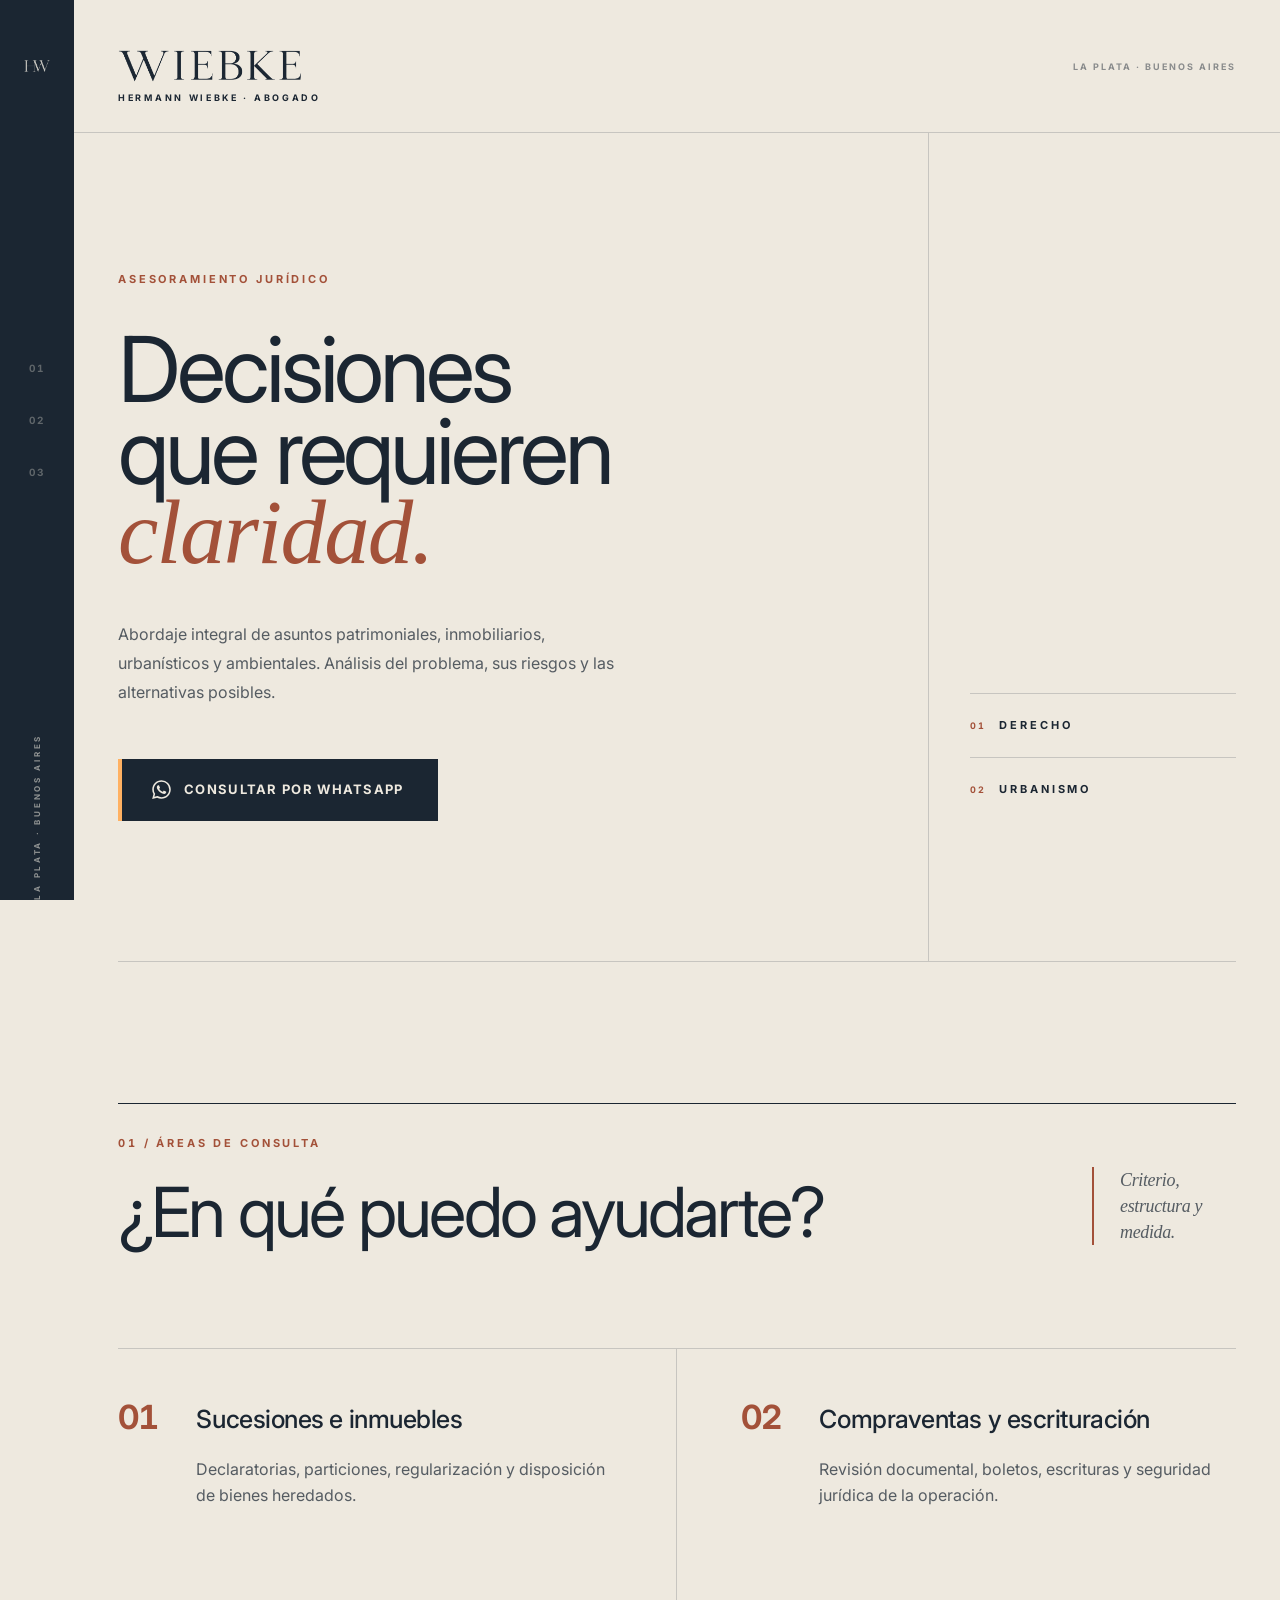
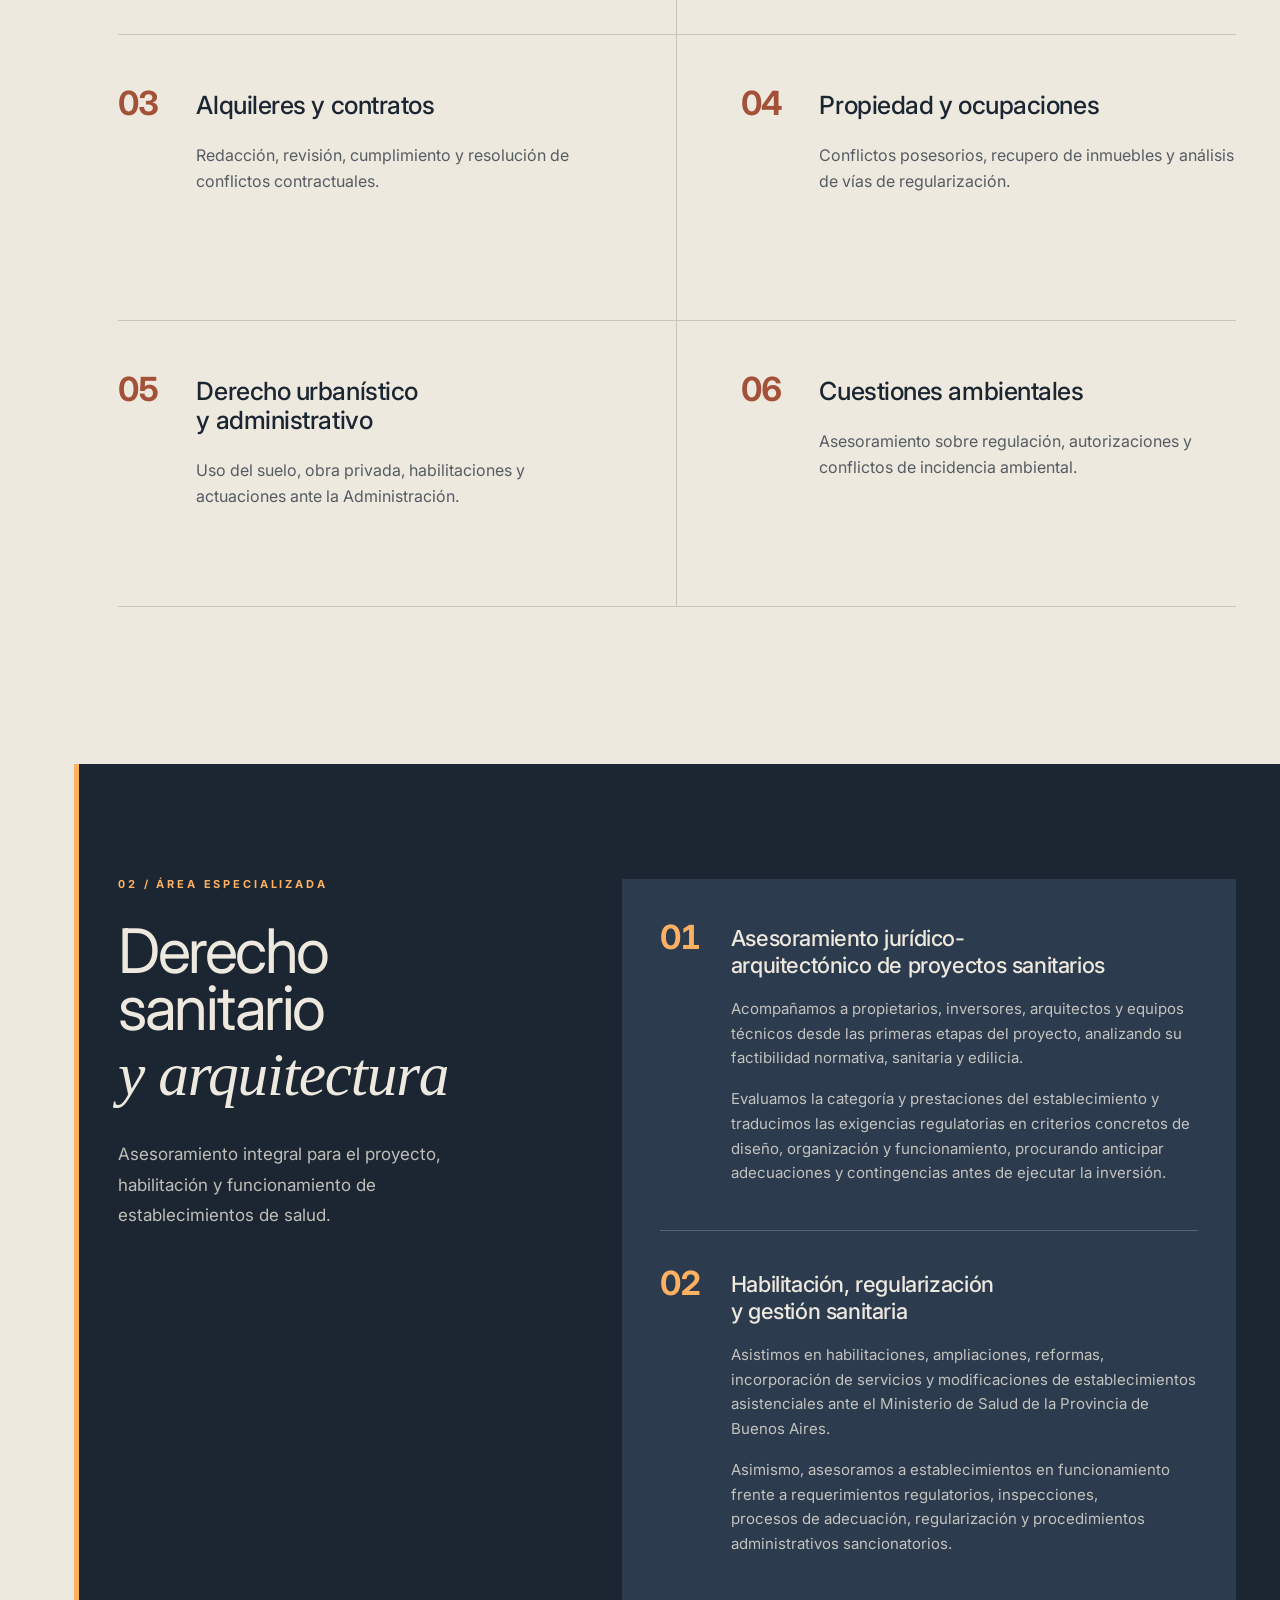
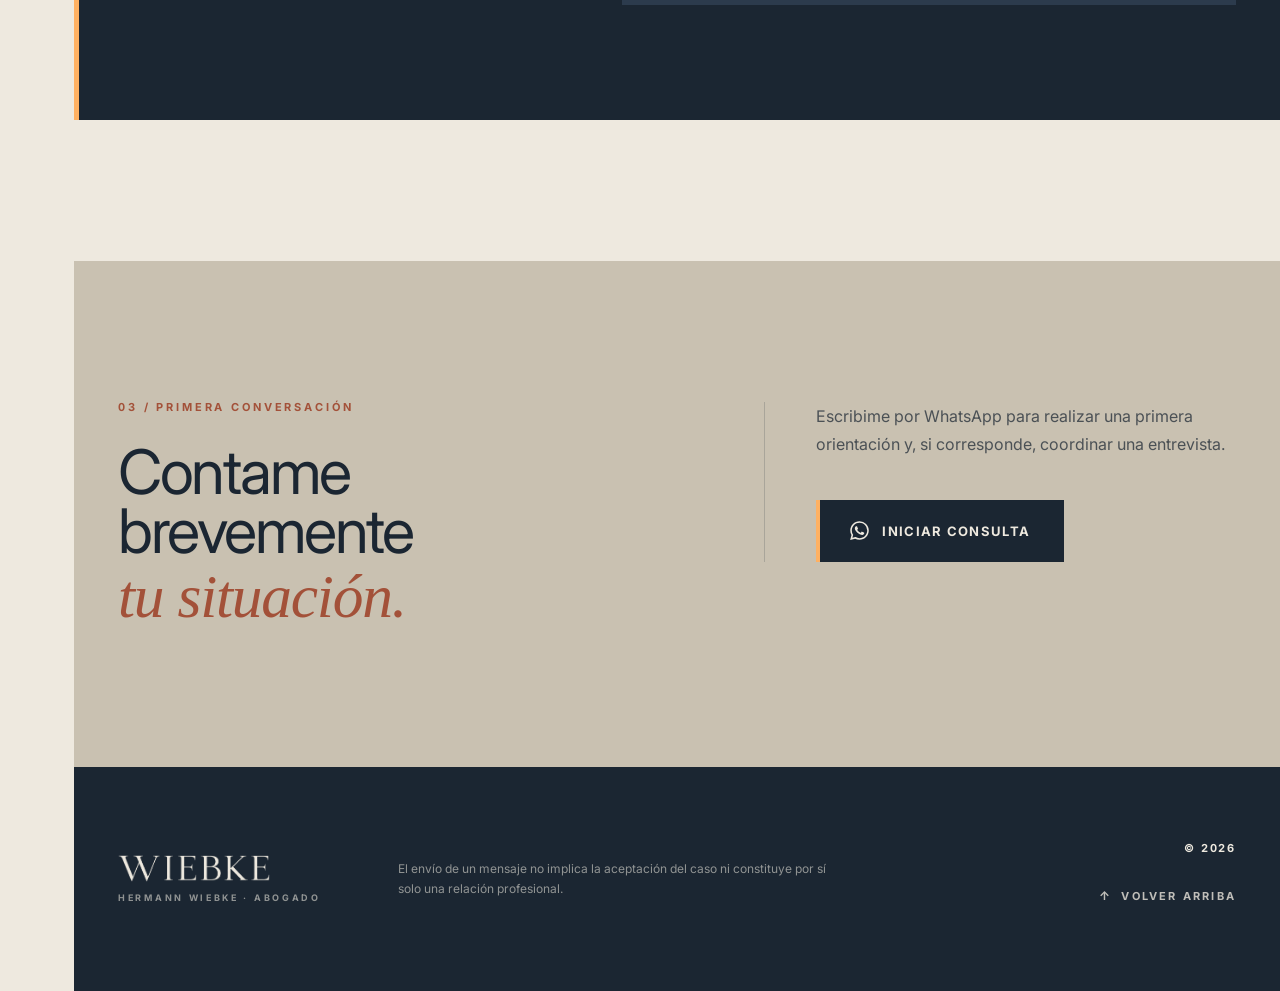
==== index.html @ 419bc603 "Sitio institucional WIEBKE Sitio de una sola página para Hermann Wiebke · Abogado, implementado sobr" ====
<!doctype html>
<html lang="es-AR">
<head>
<meta charset="utf-8">
<meta name="viewport" content="width=device-width, initial-scale=1, viewport-fit=cover">

<title>HERMANN WIEBKE — Abogado</title>
<meta name="description" content="Asesoramiento jurídico en asuntos patrimoniales, inmobiliarios, urbanísticos y ambientales en La Plata.">
<meta property="og:type" content="website">
<meta property="og:locale" content="es_AR">
<meta property="og:title" content="HERMANN WIEBKE — Abogado">
<meta property="og:description" content="Derecho, urbanismo y operaciones inmobiliarias en La Plata.">
<!-- TODO: apuntar al dominio definitivo. En producción el og:image apunta a otro host y no resuelve. -->
<meta property="og:image" content="/og.png">
<meta name="twitter:card" content="summary_large_image">
<meta name="twitter:title" content="HERMANN WIEBKE — Abogado">
<meta name="twitter:description" content="Derecho, urbanismo y operaciones inmobiliarias en La Plata.">
<meta name="twitter:image" content="/og.png">
<link rel="icon" href="/favicon.png">

<!-- Marca la presencia de JS antes del primer pintado: sin JS el contenido
     se muestra sin apariciones, nunca oculto. -->
<script>document.documentElement.classList.add('js')</script>

<link rel="preconnect" href="https://fonts.googleapis.com">
<link rel="preconnect" href="https://fonts.gstatic.com" crossorigin>
<!-- Inter variable con eje óptico: un archivo (71 KB) en lugar de tres (141 KB).
     font-optical-sizing:auto usa el corte de texto a 16 px y el de titular a 100 px. -->
<link rel="stylesheet" href="https://fonts.googleapis.com/css2?family=Inter:opsz,wght@14..32,400..700&display=swap">

<link rel="stylesheet" href="styles.css">
</head>
<body>

<!-- LOMO — índice fijo del documento (sólo escritorio) -->
<aside class="spine" aria-label="Índice del documento">
  <a class="spine-mark" href="#inicio" aria-label="Volver al inicio">
    <img src="logos/WIEBKE-monograma-HW-claro.png" alt="" aria-hidden="true" width="26" height="12">
  </a>
  <nav class="spine-index">
    <a href="#areas" data-spine="areas">01</a>
    <a href="#sanitario" data-spine="sanitario">02</a>
    <a href="#contacto" data-spine="contacto">03</a>
  </nav>
  <span class="spine-foot">La Plata · Buenos Aires</span>
  <span class="spine-progress" aria-hidden="true"></span>
</aside>

<main>

  <!-- Ancla de retorno. Va aquí, y no sobre el encabezado, porque el
       encabezado es sticky: cuando está pegado ya está a la vista, y el
       navegador entonces considera que no hay nada que desplazar y no se
       mueve. Este tramo de altura cero sí está en el origen del documento. -->
  <span id="inicio" aria-hidden="true"></span>

  <!-- 01 — ENCABEZADO -->
  <div class="masthead-bleed bleed">
    <header class="masthead page-shell">
      <a class="brand" href="#inicio" aria-label="WIEBKE — volver al inicio">
        <span class="brand-lockup">
          <img src="logos/WIEBKE-logo-principal-oscuro.png" alt="WIEBKE" width="184" height="32">
          <span>Hermann Wiebke · Abogado</span>
        </span>
      </a>
      <span class="location">La Plata · Buenos Aires</span>
    </header>
  </div>

  <!-- 02 — PORTADA -->
  <section class="hero page-shell">
    <div class="hero-copy" data-reveal>
      <p class="eyebrow" data-stagger style="--d:0ms">Asesoramiento jurídico</p>

      <!-- Acento editorial autorizado 1/4 -->
      <h1 data-stagger style="--d:90ms">Decisiones que requieren <em class="editorial">claridad.</em></h1>

      <p class="hero-text" data-stagger style="--d:180ms">Abordaje integral de asuntos patrimoniales, inmobiliarios, urbanísticos y ambientales. Análisis del problema, sus riesgos y las alternativas posibles.</p>

      <div class="hero-actions" data-stagger style="--d:260ms">
        <a class="action" data-consulta href="https://wa.me/5492216775075?text=Hola%20Hermann%2C%20quisiera%20hacerte%20una%20consulta%20jur%C3%ADdica." target="_blank" rel="noreferrer">
          <svg class="whatsapp-mark" aria-hidden="true" viewBox="0 0 24 24" fill="currentColor"><path d="M20.3 3.7A11.67 11.67 0 0 0 12.02.28C5.57.28.32 5.53.32 11.98c0 2.06.54 4.08 1.56 5.85L.22 23.9l6.21-1.63a11.7 11.7 0 0 0 5.59 1.42h.01c6.45 0 11.7-5.25 11.7-11.7 0-3.13-1.22-6.07-3.43-8.28Zm-8.27 18.01a9.72 9.72 0 0 1-4.96-1.36l-.36-.21-3.68.97.98-3.59-.23-.37a9.7 9.7 0 0 1-1.48-5.17c0-5.36 4.36-9.72 9.73-9.72 2.6 0 5.04 1.01 6.87 2.85a9.65 9.65 0 0 1 2.85 6.88c0 5.36-4.37 9.72-9.72 9.72Zm5.33-7.28c-.29-.15-1.73-.85-2-.95-.27-.1-.46-.15-.66.15-.19.29-.75.95-.92 1.14-.17.2-.34.22-.63.08-.29-.15-1.23-.45-2.34-1.45a8.8 8.8 0 0 1-1.62-2.02c-.17-.29-.02-.45.13-.59.13-.13.29-.34.44-.51.14-.17.19-.29.29-.49.1-.19.05-.36-.03-.51-.07-.15-.65-1.58-.9-2.16-.23-.57-.47-.49-.65-.5h-.56c-.2 0-.51.08-.78.37-.27.29-1.02 1-1.02 2.43 0 1.44 1.05 2.82 1.19 3.02.15.19 2.06 3.14 4.99 4.41.7.3 1.24.48 1.66.61.7.22 1.34.19 1.85.12.56-.08 1.73-.71 1.97-1.39.24-.68.24-1.26.17-1.38-.07-.12-.26-.19-.55-.34Z"/></svg>
          Consultar por WhatsApp
        </a>
      </div>
    </div>

    <!-- Columna de apoyo: puramente tipográfica, sin monograma ni planos. -->
    <div class="hero-system" data-reveal>
      <div class="hero-disciplines">
        <span><i>01</i> Derecho</span>
        <span><i>02</i> Urbanismo</span>
      </div>
    </div>
  </section>

  <!-- 03 — ÁREAS DE CONSULTA -->
  <section class="services page-shell" id="areas" aria-labelledby="services-title">
    <div class="section-heading" data-reveal>
      <div>
        <p class="eyebrow">01 / Áreas de consulta</p>
        <h2 id="services-title">¿En qué puedo ayudarte?</h2>
      </div>
      <!-- Acento editorial autorizado 2/4 -->
      <p class="section-note editorial">Criterio, estructura y medida.</p>
    </div>

    <div class="service-grid">
      <article class="service-card" data-reveal>
        <span class="service-number">01</span>
        <div>
          <h3>Sucesiones e inmuebles</h3>
          <p>Declaratorias, particiones, regularización y disposición de bienes heredados.</p>
        </div>
      </article>
      <article class="service-card" data-reveal>
        <span class="service-number">02</span>
        <div>
          <h3>Compraventas y escrituración</h3>
          <p>Revisión documental, boletos, escrituras y seguridad jurídica de la operación.</p>
        </div>
      </article>
      <article class="service-card" data-reveal>
        <span class="service-number">03</span>
        <div>
          <h3>Alquileres y contratos</h3>
          <p>Redacción, revisión, cumplimiento y resolución de conflictos contractuales.</p>
        </div>
      </article>
      <article class="service-card" data-reveal>
        <span class="service-number">04</span>
        <div>
          <h3>Propiedad y ocupaciones</h3>
          <p>Conflictos posesorios, recupero de inmuebles y análisis de vías de regularización.</p>
        </div>
      </article>
      <article class="service-card" data-reveal>
        <span class="service-number">05</span>
        <div>
          <h3>Derecho urbanístico y administrativo</h3>
          <p>Uso del suelo, obra privada, habilitaciones y actuaciones ante la Administración.</p>
        </div>
      </article>
      <article class="service-card" data-reveal>
        <span class="service-number">06</span>
        <div>
          <h3>Cuestiones ambientales</h3>
          <p>Asesoramiento sobre regulación, autorizaciones y conflictos de incidencia ambiental.</p>
        </div>
      </article>
    </div>
  </section>

  <!-- 04 — ÁREA ESPECIALIZADA · quiebre de capítulo a sangre -->
  <section class="health-band bleed" id="sanitario" aria-labelledby="health-title">
    <div class="health-practice page-shell">
      <div class="health-heading" data-reveal>
        <p class="eyebrow">02 / Área especializada</p>
        <!-- Acento editorial autorizado 3/4 -->
        <h2 id="health-title">Derecho sanitario <em class="editorial">y arquitectura</em></h2>
        <p class="health-intro">Asesoramiento integral para el proyecto, habilitación y funcionamiento de establecimientos de salud.</p>
      </div>

      <div class="health-services" data-reveal>
        <article>
          <span>01</span>
          <div>
            <h3>Asesoramiento jurídico-arquitectónico de proyectos sanitarios</h3>
            <p>Acompañamos a propietarios, inversores, arquitectos y equipos técnicos desde las primeras etapas del proyecto, analizando su factibilidad normativa, sanitaria y edilicia.</p>
            <p>Evaluamos la categoría y prestaciones del establecimiento y traducimos las exigencias regulatorias en criterios concretos de diseño, organización y funcionamiento, procurando anticipar adecuaciones y contingencias antes de ejecutar la inversión.</p>
          </div>
        </article>
        <article>
          <span>02</span>
          <div>
            <h3>Habilitación, regularización y gestión sanitaria</h3>
            <p>Asistimos en habilitaciones, ampliaciones, reformas, incorporación de servicios y modificaciones de establecimientos asistenciales ante el Ministerio de Salud de la Provincia de Buenos Aires.</p>
            <p>Asimismo, asesoramos a establecimientos en funcionamiento frente a requerimientos regulatorios, inspecciones, procesos de adecuación, regularización y procedimientos administrativos sancionatorios.</p>
          </div>
        </article>
      </div>
    </div>
  </section>

  <!-- 05 — PRIMERA CONVERSACIÓN -->
  <section class="contact-wrap bleed" id="contacto">
    <div class="contact page-shell" aria-labelledby="contact-title">
      <div data-reveal>
        <p class="eyebrow">03 / Primera conversación</p>
        <!-- Acento editorial autorizado 4/4 -->
        <h2 id="contact-title">Contame brevemente <em class="editorial">tu situación.</em></h2>
      </div>
      <div class="contact-action" data-reveal>
        <p>Escribime por WhatsApp para realizar una primera orientación y, si corresponde, coordinar una entrevista.</p>
        <a class="action" data-consulta href="https://wa.me/5492216775075?text=Hola%20Hermann%2C%20quisiera%20hacerte%20una%20consulta%20jur%C3%ADdica." target="_blank" rel="noreferrer">
          <svg class="whatsapp-mark" aria-hidden="true" viewBox="0 0 24 24" fill="currentColor"><path d="M20.3 3.7A11.67 11.67 0 0 0 12.02.28C5.57.28.32 5.53.32 11.98c0 2.06.54 4.08 1.56 5.85L.22 23.9l6.21-1.63a11.7 11.7 0 0 0 5.59 1.42h.01c6.45 0 11.7-5.25 11.7-11.7 0-3.13-1.22-6.07-3.43-8.28Zm-8.27 18.01a9.72 9.72 0 0 1-4.96-1.36l-.36-.21-3.68.97.98-3.59-.23-.37a9.7 9.7 0 0 1-1.48-5.17c0-5.36 4.36-9.72 9.73-9.72 2.6 0 5.04 1.01 6.87 2.85a9.65 9.65 0 0 1 2.85 6.88c0 5.36-4.37 9.72-9.72 9.72Zm5.33-7.28c-.29-.15-1.73-.85-2-.95-.27-.1-.46-.15-.66.15-.19.29-.75.95-.92 1.14-.17.2-.34.22-.63.08-.29-.15-1.23-.45-2.34-1.45a8.8 8.8 0 0 1-1.62-2.02c-.17-.29-.02-.45.13-.59.13-.13.29-.34.44-.51.14-.17.19-.29.29-.49.1-.19.05-.36-.03-.51-.07-.15-.65-1.58-.9-2.16-.23-.57-.47-.49-.65-.5h-.56c-.2 0-.51.08-.78.37-.27.29-1.02 1-1.02 2.43 0 1.44 1.05 2.82 1.19 3.02.15.19 2.06 3.14 4.99 4.41.7.3 1.24.48 1.66.61.7.22 1.34.19 1.85.12.56-.08 1.73-.71 1.97-1.39.24-.68.24-1.26.17-1.38-.07-.12-.26-.19-.55-.34Z"/></svg>
          Iniciar consulta
        </a>
      </div>
    </div>
  </section>

  <!-- 06 — PIE -->
  <footer>
    <div class="page-shell footer-inner">
      <a class="brand" href="#inicio" aria-label="WIEBKE — volver al inicio">
        <span class="brand-lockup">
          <img src="logos/WIEBKE-logo-principal-claro.png" alt="WIEBKE" width="152" height="27">
          <span>Hermann Wiebke · Abogado</span>
        </span>
      </a>
      <p>El envío de un mensaje no implica la aceptación del caso ni constituye por sí solo una relación profesional.</p>
      <div class="footer-end">
        <span class="footer-year">© 2026</span>
        <a class="to-top" href="#inicio"><span aria-hidden="true">↑</span> Volver arriba</a>
      </div>
    </div>
  </footer>

  <a class="action mobile-whatsapp" id="cta-fija" href="https://wa.me/5492216775075?text=Hola%20Hermann%2C%20quisiera%20hacerte%20una%20consulta%20jur%C3%ADdica." target="_blank" rel="noreferrer" aria-label="Consultar por WhatsApp">
    <svg class="whatsapp-mark" aria-hidden="true" viewBox="0 0 24 24" fill="currentColor"><path d="M20.3 3.7A11.67 11.67 0 0 0 12.02.28C5.57.28.32 5.53.32 11.98c0 2.06.54 4.08 1.56 5.85L.22 23.9l6.21-1.63a11.7 11.7 0 0 0 5.59 1.42h.01c6.45 0 11.7-5.25 11.7-11.7 0-3.13-1.22-6.07-3.43-8.28Zm-8.27 18.01a9.72 9.72 0 0 1-4.96-1.36l-.36-.21-3.68.97.98-3.59-.23-.37a9.7 9.7 0 0 1-1.48-5.17c0-5.36 4.36-9.72 9.73-9.72 2.6 0 5.04 1.01 6.87 2.85a9.65 9.65 0 0 1 2.85 6.88c0 5.36-4.37 9.72-9.72 9.72Zm5.33-7.28c-.29-.15-1.73-.85-2-.95-.27-.1-.46-.15-.66.15-.19.29-.75.95-.92 1.14-.17.2-.34.22-.63.08-.29-.15-1.23-.45-2.34-1.45a8.8 8.8 0 0 1-1.62-2.02c-.17-.29-.02-.45.13-.59.13-.13.29-.34.44-.51.14-.17.19-.29.29-.49.1-.19.05-.36-.03-.51-.07-.15-.65-1.58-.9-2.16-.23-.57-.47-.49-.65-.5h-.56c-.2 0-.51.08-.78.37-.27.29-1.02 1-1.02 2.43 0 1.44 1.05 2.82 1.19 3.02.15.19 2.06 3.14 4.99 4.41.7.3 1.24.48 1.66.61.7.22 1.34.19 1.85.12.56-.08 1.73-.71 1.97-1.39.24-.68.24-1.26.17-1.38-.07-.12-.26-.19-.55-.34Z"/></svg>
    Consultar por WhatsApp
  </a>

</main>

<script>
(function () {
  var reduce = window.matchMedia('(prefers-reduced-motion: reduce)').matches;
  var soporta = 'IntersectionObserver' in window;

  /* --- Apariciones al entrar en pantalla ------------------------------- */
  var piezas = document.querySelectorAll('[data-reveal]');
  if (reduce || !soporta) {
    piezas.forEach(function (el) { el.classList.add('is-in'); });
  } else {
    var obsReveal = new IntersectionObserver(function (entradas) {
      entradas.forEach(function (e) {
        if (!e.isIntersecting) return;
        e.target.classList.add('is-in');
        obsReveal.unobserve(e.target);   /* se revela una sola vez */
      });
    }, { rootMargin: '0px 0px -12% 0px', threshold: 0.12 });
    piezas.forEach(function (el) { obsReveal.observe(el); });
  }

  /* --- Botón fijo: sólo cuando no hay otro botón de consulta a la vista.
         Evita mostrar la misma acción dos veces en la misma pantalla. --- */
  var fija = document.getElementById('cta-fija');
  var inline = document.querySelectorAll('[data-consulta]');
  if (fija && inline.length && soporta) {
    var visibles = new Set();
    var obsCta = new IntersectionObserver(function (entradas) {
      entradas.forEach(function (e) {
        if (e.isIntersecting) visibles.add(e.target); else visibles.delete(e.target);
      });
      fija.classList.toggle('is-visible', visibles.size === 0);
    }, { threshold: 0 });
    inline.forEach(function (el) { obsCta.observe(el); });
  } else if (fija) {
    fija.classList.add('is-visible');
  }


  /* --- Regreso a la portada -------------------------------------------
     El href="#inicio" queda como respaldo sin JS, pero se intercepta: si el
     fragmento ya es #inicio, el navegador considera que no hay nada que
     hacer y el segundo clic no responde. Desplazando a mano funciona
     siempre, y además no deja el fragmento colgado en la barra. */
  var retornos = document.querySelectorAll('a[href="#inicio"]');
  retornos.forEach(function (a) {
    a.addEventListener('click', function (e) {
      e.preventDefault();
      window.scrollTo({ top: 0, behavior: reduce ? 'auto' : 'smooth' });
      if (window.history && history.replaceState) {
        history.replaceState(null, '', location.pathname + location.search);
      }
    });
  });

  /* --- Encabezado condensado + posición de lectura + índice activo.
         Un único listener de scroll, servido por rAF: el trabajo se hace
         una vez por cuadro, no una vez por evento. --------------------- */
  var membrete = document.querySelector('.masthead-bleed');
  var filamento = document.querySelector('.spine-progress');
  var enlaces = [].slice.call(document.querySelectorAll('[data-spine]'));
  var secciones = enlaces.map(function (a) {
    return document.getElementById(a.getAttribute('data-spine'));
  });
  var pendiente = false;
  var condensado = false;

  function pintar() {
    pendiente = false;
    var y = window.scrollY;

    /* Histéresis: dos umbrales separados por más que los 54 px que el
       encabezado pierde al condensarse, para que el reacomodo no pueda
       devolvernos al otro lado del umbral y entrar en bucle. */
    if (membrete) {
      if (!condensado && y > 140) { condensado = true; membrete.classList.add('is-condensed'); }
      else if (condensado && y < 60) { condensado = false; membrete.classList.remove('is-condensed'); }
    }

    if (filamento) {
      var total = document.documentElement.scrollHeight - window.innerHeight;
      var p = total > 0 ? Math.min(1, Math.max(0, y / total)) : 0;
      filamento.style.setProperty('--p', (p * 100).toFixed(2) + '%');
    }

    /* Sección activa: la última cuyo inicio ya cruzó el tercio superior. */
    if (enlaces.length) {
      var activa = -1, umbral = y + window.innerHeight * 0.34;
      for (var i = 0; i < secciones.length; i++) {
        if (secciones[i] && secciones[i].offsetTop <= umbral) activa = i;
      }
      enlaces.forEach(function (a, i) {
        if (i === activa) a.setAttribute('aria-current', 'true');
        else a.removeAttribute('aria-current');
      });
    }
  }

  function alDesplazar() {
    if (pendiente) return;
    pendiente = true;
    requestAnimationFrame(pintar);
  }

  window.addEventListener('scroll', alDesplazar, { passive: true });
  window.addEventListener('resize', alDesplazar, { passive: true });
  pintar();
})();
</script>
</body>
</html>
---- styles.css ----
/* ==========================================================================
   WIEBKE — Sistema visual
   Hermann Wiebke · Abogado — Derecho / Urbanismo
   Implementación del Brief v1.0 (Septiembre 2026)

   REGLAS NO NEGOCIABLES
   1. Paleta cerrada: sólo los seis colores del manual (y alfas de ellos).
      Prohibido: verdes, dorados, degradados, sombras ornamentales.
   2. Times New Roman Italic SÓLO en las cuatro expresiones autorizadas,
      marcadas con .editorial en el HTML.
   3. La jerarquía la construyen el vacío y la proporción, no el adorno.

   TESIS DE COMPOSICIÓN
   El sitio no es una pila de bandas: es un documento encuadernado. Un lomo
   Abyssal fijo en el canto izquierdo sostiene la marca, el índice y la
   posición de lectura. La página se despliega a su derecha. Toda la
   jerarquía se construye con tres materiales: el filete, el número y el
   vacío. No hay un cuarto.
   ========================================================================== */

:root{
  /* ---- Paleta cromática (06 / IDENTIDAD VISUAL) ------------------------ */
  --palladian:       #EEE9DF;  /* Fondo principal y aire editorial          */
  --oatmeal:         #C9C1B1;  /* Planos secundarios y sección de contacto  */
  --blue-fantastic:  #2C3B4D;  /* Superficies institucionales / hover       */
  --abyssal:         #1B2632;  /* Texto, botones, área sanitaria y pie      */
  --truffle:         #A35139;  /* Cursivas editoriales, antetítulos, nº     */
  --burning-flame:   #FFB162;  /* Acento mínimo sobre fondos oscuros        */

  /* ---- Derivados: exclusivamente alfa sobre los seis anteriores -------- */
  --ink:             var(--abyssal);
  --ink-soft:        #1B2632B8;  /* Abyssal 72% — texto corrido sobre claro */
  --ink-faint:       #1B26327A;  /* Abyssal 48% — metadatos                 */
  --rule:            #1B26322E;  /* Abyssal 18% — filete sobre claro (brief)*/
  --rule-dark:       #EEE9DF3D;  /* Palladian 24% — filete sobre oscuro     */
  --paper-soft:      #EEE9DFC7;  /* Palladian 78% — texto sobre oscuro      */
  --paper-faint:     #EEE9DF8F;  /* Palladian 56% — metadatos sobre oscuro  */
  --paper-ghost:     #EEE9DF54;  /* Palladian 33% — índice inactivo         */

  /* ---- Familias -------------------------------------------------------
     DECISIÓN TOMADA: Inter.
     El brief pedía Helvetica Neue, que en Windows degrada a Arial y en
     Android a Roboto: la página se veía distinta en cada equipo y en la
     mayoría de ellos, mal. Inter se carga explícitamente, así que todo el
     público ve exactamente la misma composición.

     Se sirve como fuente VARIABLE con eje óptico (opsz 14–32):
       · un archivo de 71 KB en lugar de tres de 47 KB (–70 KB);
       · font-optical-sizing:auto aplica el corte de texto en el cuerpo de
         16 px y el corte de titular en la portada de 100 px, sin que haya
         que declarar nada por elemento.

     Para sustituirla por una licenciada (Neue Haas Grotesk, Söhne) basta
     cambiar el primer nombre de esta lista y su carga en el HTML: ninguna
     otra regla del sistema depende del nombre.
     --------------------------------------------------------------------- */
  --font-sans: "Inter", "Helvetica Neue", Helvetica, Arial, sans-serif;
  --font-copy: "Inter", "Inter Fallback", "Helvetica Neue", Helvetica, Arial, sans-serif;
  --font-editorial: "Times New Roman", Times, serif;

  /* ---- Escala tipográfica --------------------------------------------- */
  --fs-display:  clamp(3.25rem, 7.1vw, 6.25rem);   /*  52 → 100 px (brief)  */
  --fs-section:  clamp(3.00rem, 5.4vw, 4.75rem);   /*  48 →  76 px          */
  --fs-feature:  clamp(3.00rem, 4.8vw, 4.3125rem); /*  48 →  69 px          */
  --fs-title:    clamp(1.4375rem, 1.15rem + .55vw, 1.5625rem); /* 23 → 25 px */
  --fs-numeral:  clamp(1.75rem, 2.6vw, 2.75rem);   /*  28 →  44 px          */
  --fs-body:     1rem;        /* 16 px — texto general (brief)             */
  --fs-lede:     1.0625rem;   /* 17 px — bajadas                           */
  --fs-meta:     0.75rem;     /* 12 px — aclaraciones legales              */
  --fs-eyebrow:  0.6875rem;   /* 11 px — versales; nunca por debajo        */

  /* ---- Interlineados (brief: 1.65 – 1.8 en texto corrido) ------------- */
  --lh-display: 0.90;
  --lh-title:   1.16;
  --lh-body:    1.75;
  --lh-dense:   1.65;

  /* ---- Tracking: curva óptica ----------------------------------------- */
  --track-display: -0.045em;
  --track-section: -0.04em;
  --track-title:   -0.018em;
  --track-eyebrow:  0.26em;   /* versales amplias (brief)                  */

  /* ---- Retícula y ritmo vertical -------------------------------------- */
  --shell: 1180px;                          /* ancho máximo (brief)        */
  --gutter: clamp(22px, 5vw, 44px);
  --spine: 0px;                             /* se activa en escritorio     */
  --head:  132px;                           /* alto del encabezado         */
  --head-min: 78px;                         /* alto condensado             */
  --band:       clamp(104px, 11vw, 184px);
  --band-tight: clamp(76px,  8vw, 124px);

  /* ---- Movimiento: una sola curva, una sola duración ------------------- */
  --ease: cubic-bezier(.22,.61,.36,1);
  --dur:  .8s;
}

/* ==========================================================================
   BASE
   ========================================================================== */

/* Reserva con métricas igualadas a Inter, SÓLO para texto corrido.
   Mientras Inter viaja por la red el navegador compone con Arial, que ocupa
   un 5–6 % menos en párrafos: al llegar la fuente, el texto se reacomoda.
   El 105,18 % está medido contra Inter y deja esa diferencia en 0,3 %.

   No se aplica a titulares, antetítulos ni botones. En ellos el ancho lo
   domina el letter-spacing (−0,045 em en display, +0,26 em en versales), que
   se calcula sobre el cuerpo declarado y no sobre el escalado: con Arial
   crudo ya quedan dentro del ±2 %, y escalarlos los empeora — medido, el
   ajuste global llegaba a partir en dos líneas un h2 que sin ajuste no se
   partía. Cada familia de texto recibe el tratamiento que le corresponde. */
@font-face{
  font-family:"Inter Fallback";
  src:local("Arial");
  size-adjust:105.18%;
  ascent-override:92.13%;
  descent-override:22.91%;
  line-gap-override:0%;
}

*, *::before, *::after{ box-sizing:border-box; }

html{ scroll-behavior:smooth; -webkit-text-size-adjust:100%; }

body{
  margin:0;
  background:var(--palladian);
  color:var(--ink);
  font-family:var(--font-sans);
  font-size:var(--fs-body);
  line-height:var(--lh-body);
  font-synthesis-weight:none;
  font-kerning:normal;
  font-optical-sizing:auto;
  text-rendering:optimizeLegibility;
  -webkit-font-smoothing:antialiased;
  -moz-osx-font-smoothing:grayscale;
}

main{
  margin-left:var(--spine);   /* la página se despliega a la derecha del lomo */
  overflow-x:clip;
}

h1,h2,h3,p{ margin:0; }

/* Sólo el texto corrido usa la reserva con métricas igualadas. Titulares,
   antetítulos y botones se quedan con la cadena sin escalar: su ancho lo
   manda el letter-spacing, no el ancho de los glifos. */
p{ font-family:var(--font-copy); }
a{ color:inherit; text-decoration:none; -webkit-tap-highlight-color:transparent; }
img{ display:block; max-width:100%; height:auto; }
::selection{ background:var(--truffle); color:var(--palladian); }

.page-shell{
  width:min(var(--shell), 100% - (var(--gutter) * 2));
  margin-inline:auto;
}
.bleed{ width:100%; }

/* ==========================================================================
   LOMO — índice fijo del documento
   Superficie Abyssal, texto Palladian, marcador y posición en Burning Flame:
   el acento mínimo sobre fondo oscuro que pide el manual. Es el elemento que
   convierte la página en un documento con estructura declarada.
   Sólo existe en escritorio; en celular la pantalla no lo admite.
   ========================================================================== */

.spine{ display:none; }

@media (min-width:1080px){
  :root{ --spine:74px; }

  .spine{
    position:fixed;
    inset:0 auto 0 0;
    z-index:50;
    width:var(--spine);
    display:grid;
    grid-template-rows:var(--head) 1fr auto;
    align-items:center;
    justify-items:center;
    background:var(--abyssal);
    color:var(--palladian);
  }

  /* Monograma HW a escala de identificación, nunca de figura decorativa.
     Es además el regreso a la portada: en un impreso, la marca del lomo
     devuelve a la cubierta. No hace falta un botón flotante para eso. */
  .spine-mark{
    display:flex;
    align-items:center;
    justify-content:center;
    /* El monograma mide 12 px de alto: el relleno lleva el área de clic a
       44 px, el mínimo razonable para un objetivo señalable. */
    min-width:44px;
    min-height:44px;
    padding:16px 10px;
    opacity:.82;
    transition:opacity .3s var(--ease);
  }
  .spine-mark:hover{ opacity:1; }
  .spine-mark:focus-visible{
    outline:2px solid var(--burning-flame);
    outline-offset:2px;
  }
  .spine-mark img{ width:26px; }

  .spine-index{
    display:flex;
    flex-direction:column;
    align-items:center;
    gap:34px;
  }
  .spine-index a{
    display:block;
    padding:4px 6px;
    font-size:0.625rem;              /* 10 px */
    font-weight:700;
    line-height:1;
    letter-spacing:0.16em;
    color:var(--paper-ghost);
    font-variant-numeric:tabular-nums;
    transition:color .3s var(--ease);
  }
  .spine-index a:hover{ color:var(--paper-soft); }
  .spine-index a[aria-current="true"]{ color:var(--burning-flame); }
  .spine-index a:focus-visible{
    outline:2px solid var(--burning-flame);
    outline-offset:2px;
  }

  /* Ubicación girada al pie del lomo: dato institucional permanente. */
  .spine-foot{
    writing-mode:vertical-rl;
    transform:rotate(180deg);
    padding-bottom:26px;
    font-size:0.5rem;                /* 8 px, en vertical y muy espaciado */
    font-weight:700;
    letter-spacing:0.34em;
    text-transform:uppercase;
    color:var(--paper-faint);
  }

  /* Filamento de posición de lectura sobre el canto derecho del lomo. */
  .spine-progress{
    position:absolute;
    top:0; right:0;
    width:2px;
    height:var(--p, 0%);
    background:var(--burning-flame);
  }
}

/* ==========================================================================
   APARICIONES
   Sólo opacidad y desplazamiento. Sin escalas, sin rebotes. Se activan con
   JS presente (.js); sin JS el contenido se muestra directamente.
   ========================================================================== */

.js [data-reveal]{
  opacity:0;
  transform:translateY(16px);
  transition:opacity var(--dur) var(--ease), transform var(--dur) var(--ease);
}
.js [data-reveal].is-in{ opacity:1; transform:none; }
.js [data-reveal].is-in [data-stagger]{ transition-delay:var(--d, 0ms); }

/* ==========================================================================
   ACENTO EDITORIAL — Times New Roman Italic
   Cuatro apariciones autorizadas en todo el sitio:
   «claridad.» · «Criterio, estructura y medida.» · «y arquitectura»
   · «tu situación.»
   ========================================================================== */

.editorial{
  font-family:var(--font-editorial);
  font-style:italic;
  font-weight:400;
  letter-spacing:-0.02em;
}
h1 > .editorial,
h2 > .editorial{ display:block; }
h1 > .editorial{ color:var(--truffle); }

/* ==========================================================================
   ANTETÍTULOS — versales, peso 700, espaciado amplio
   ========================================================================== */

.eyebrow{
  margin:0;
  font-size:var(--fs-eyebrow);
  font-weight:700;
  line-height:1;
  letter-spacing:var(--track-eyebrow);
  text-transform:uppercase;
  color:var(--truffle);
  font-variant-numeric:tabular-nums;
}

/* ==========================================================================
   BOTONES — rectangulares, sin redondeo, Abyssal + acento vertical Flame
   ========================================================================== */

.action{
  position:relative;
  display:inline-flex;
  align-items:center;
  gap:13px;
  min-height:62px;
  padding:0 34px;
  background:var(--abyssal);
  color:var(--palladian);
  border:0;
  border-radius:0;
  font-size:0.8125rem;
  font-weight:700;
  letter-spacing:0.1em;
  text-transform:uppercase;
  transition:background .28s var(--ease);
}
.action::before{
  content:"";
  position:absolute;
  inset:0 auto 0 0;
  width:4px;
  background:var(--burning-flame);
  transition:width .28s var(--ease);
}
.action:hover{ background:var(--blue-fantastic); }
.action:hover::before{ width:8px; }

.action:focus-visible,
.brand:focus-visible{
  outline:3px solid var(--burning-flame);
  outline-offset:4px;
}
.whatsapp-mark{ flex:none; width:19px; height:19px; }

/* ==========================================================================
   01 — ENCABEZADO
   Se condensa al iniciar la lectura: 132 → 78 px. La marca deja de ser
   portada y pasa a ser membrete, sin desaparecer nunca.
   ========================================================================== */

.masthead-bleed{
  position:sticky;
  top:0;
  z-index:30;
  background:var(--palladian);
  border-bottom:1px solid var(--rule);
}

/* El encabezado pierde 54 px de FLUJO al condensarse, así que todo lo que
   hay debajo sube. El anclaje de scroll de Chrome compensa ese salto bajando
   scrollY 54 px — que cruza el umbral hacia abajo, expande el encabezado,
   devuelve el contenido a su sitio y vuelve a condensar: un ciclo por cuadro,
   que se percibe como si la página se congelara.
   Se corta por los dos lados: aquí desactivando el anclaje, y en el script
   con histéresis (condensa a 140 px, suelta a 60 px), de modo que el salto
   de 54 px no pueda cruzar nunca los dos umbrales. */
html{ overflow-anchor:none; }

.masthead{
  display:flex;
  align-items:center;
  justify-content:space-between;
  gap:32px;
  height:var(--head);
  transition:height .4s var(--ease);
}
.masthead-bleed.is-condensed .masthead{ height:var(--head-min); }

.brand{ display:inline-flex; }
.brand-lockup{
  display:flex;
  flex-direction:column;
  align-items:flex-start;
  gap:11px;
}
.brand-lockup img{ width:184px; }

.brand-lockup > span{
  font-size:0.5625rem;
  font-weight:700;
  line-height:1;
  letter-spacing:0.3em;
  text-transform:uppercase;
}

/* CONDENSADO SIN REFLUJO POR CUADRO
   La versión anterior animaba tres propiedades que recalculan la
   maquetación en cada cuadro: la altura del encabezado, el ancho del logo y
   la altura máxima de la firma. Sobre un elemento sticky eso es trabajo de
   layout sesenta veces por segundo, y se percibe como tirones justo en el
   punto donde cambia el logo.

   Ahora sólo la altura del encabezado toca la maquetación. El logo se
   reduce con transform (184 → 132 px equivale a escala 0,717), que resuelve
   el compositor, y la firma se saca del flujo con posición absoluta para
   que su desaparición no empuje nada: se va sólo con opacidad. */
.masthead .brand-lockup{
  position:relative;
  display:block;
}
.masthead .brand-lockup img{
  transform-origin:left center;
  transition:transform .4s var(--ease);
}
.masthead-bleed.is-condensed .brand-lockup img{ transform:scale(.717); }

/* La firma secundaria se retira al condensar: el logo ya identifica. */
.masthead .brand-lockup > span{
  position:absolute;
  left:0;
  top:calc(100% + 11px);
  white-space:nowrap;
  opacity:1;
  transition:opacity .3s var(--ease);
}
.masthead-bleed.is-condensed .brand-lockup > span{ opacity:0; }

.location{
  font-size:0.5625rem;
  font-weight:700;
  line-height:1;
  letter-spacing:0.22em;
  text-transform:uppercase;
  color:var(--ink-faint);
}

/* ==========================================================================
   02 — PORTADA
   Página completa. La columna derecha queda deliberadamente vacía: el vacío
   sostiene el titular. Las disciplinas se apoyan en el pie de la portada.
   ========================================================================== */

.hero{
  display:grid;
  grid-template-columns:minmax(0,1fr) minmax(220px,0.38fr);
  min-height:calc(100svh - var(--head));
  border-bottom:1px solid var(--rule);
}

.hero-copy{
  display:flex;
  flex-direction:column;
  justify-content:center;
  padding:var(--band) clamp(40px,5vw,84px) var(--band) 0;
}

h1{
  margin:44px 0 0;
  max-width:13ch;
  font-size:var(--fs-display);
  font-weight:400;
  line-height:var(--lh-display);
  letter-spacing:var(--track-display);
  text-wrap:balance;
}

.hero-text{
  max-width:50ch;
  margin:46px 0 52px;
  color:var(--ink-soft);
  line-height:1.8;
  text-wrap:pretty;
}
.hero-actions{ display:flex; }

/* Columna de apoyo: filete vertical a altura completa, disciplinas al pie.
   Puramente tipográfica — sin monograma, planos ni bloques decorativos. */
.hero-system{
  display:flex;
  flex-direction:column;
  justify-content:flex-end;
  border-left:1px solid var(--rule);
  padding:var(--band) 0 var(--band) clamp(28px,3.2vw,52px);
}
.hero-disciplines{
  display:flex;
  flex-direction:column;
  font-size:0.6875rem;
  font-weight:700;
  line-height:1;
  letter-spacing:0.26em;
  text-transform:uppercase;
  border-top:1px solid var(--rule);
}
.hero-disciplines span{
  padding:26px 0;
  display:flex;
  align-items:baseline;
  gap:14px;
}
.hero-disciplines span + span{ border-top:1px solid var(--rule); }
.hero-disciplines i{
  font-style:normal;
  color:var(--truffle);
  font-size:0.5625rem;
  letter-spacing:0.18em;
  font-variant-numeric:tabular-nums;
}

/* ==========================================================================
   03 — ÁREAS DE CONSULTA
   La numeración pasa a escala de titular. Es el único elemento gráfico del
   sistema y no se añadió nada para conseguirlo: era un dato que ya estaba en
   la página, dicho en 11 px. Dicho en 44 px, ordena toda la grilla.
   ========================================================================== */

.services{ padding:var(--band) 0 calc(var(--band) + 16px); }

.section-heading{
  display:grid;
  grid-template-columns:1fr auto;
  align-items:start;
  gap:0 clamp(28px,3vw,52px);
  padding-top:34px;
  margin-bottom:var(--band-tight);
  border-top:1px solid var(--ink);   /* filete de apertura, peso pleno */
}
.section-heading .eyebrow{ margin-bottom:30px; }

h2{
  max-width:17ch;
  font-size:var(--fs-section);
  font-weight:400;
  line-height:0.96;
  letter-spacing:var(--track-section);
  text-wrap:balance;
}

.section-note{
  align-self:end;
  padding-left:26px;
  border-left:2px solid var(--truffle);
  color:var(--ink-soft);
  font-size:1.125rem;
  line-height:1.45;
  max-width:16ch;
}

.service-grid{
  display:grid;
  grid-template-columns:repeat(2, minmax(0,1fr));
  border-top:1px solid var(--rule);
}

.service-card{
  position:relative;
  display:grid;
  grid-template-columns:auto 1fr;
  gap:clamp(28px,3vw,44px);
  min-height:286px;
  padding:56px 0 60px;
  border-bottom:1px solid var(--rule);
}
.service-card:nth-child(odd){
  border-right:1px solid var(--rule);
  padding-right:clamp(40px, 5vw, 72px);
}
.service-card:nth-child(even){ padding-left:clamp(40px, 5vw, 72px); }

/* El filete superior se pinta a peso pleno al pasar el cursor: la ficha se
   señala dentro de la retícula, sin sombras ni desplazamientos. */
.service-card::after{
  content:"";
  position:absolute;
  top:-1px; left:0;
  width:0; height:1px;
  background:var(--truffle);
  transition:width .55s var(--ease);
}
.service-card:hover::after{ width:100%; }

.service-number{
  font-size:var(--fs-numeral);
  font-weight:700;
  line-height:0.78;              /* alinea ópticamente con la altura de x */
  letter-spacing:-0.03em;
  color:var(--truffle);
  font-variant-numeric:tabular-nums;
  transition:color .3s var(--ease);
}
.service-card:hover .service-number{ color:var(--abyssal); }

.service-card h3{
  margin-bottom:22px;
  max-width:22ch;
  font-size:var(--fs-title);
  font-weight:500;
  line-height:var(--lh-title);
  letter-spacing:var(--track-title);
  text-wrap:balance;
}
.service-card p{
  max-width:46ch;
  color:var(--ink-soft);
  line-height:var(--lh-dense);
  text-wrap:pretty;
}

/* ==========================================================================
   04 — ÁREA ESPECIALIZADA · Derecho sanitario y arquitectura
   Quiebre de capítulo a sangre. El título permanece fijo mientras las dos
   líneas de servicio pasan por delante: el lector nunca pierde de vista en
   qué capítulo está.

   Fondo Abyssal · textos Palladian · acento y numeración Burning Flame ·
   plano secundario Blue Fantastic.
   ========================================================================== */

.health-band{
  position:relative;
  background:var(--abyssal);
  color:var(--palladian);
  margin-bottom:var(--band);
}
/* Acento lateral como barra posicionada: un border-left descontaría ancho a
   la banda y descentraría su retícula interior respecto del resto. */
.health-band::before{
  content:"";
  position:absolute;
  inset:0 auto 0 0;
  width:5px;
  background:var(--burning-flame);
}

.health-practice{
  display:grid;
  grid-template-columns:minmax(0,0.82fr) minmax(0,1.18fr);
  gap:clamp(48px, 6vw, 100px);
  padding:clamp(88px, 9vw, 152px) 0;
  align-items:start;
}

.health-heading{
  position:sticky;
  top:calc(var(--head-min) + 56px);
}
.health-heading .eyebrow{ color:var(--burning-flame); margin-bottom:32px; }
.health-heading h2{
  margin-bottom:36px;
  max-width:11ch;
  font-size:var(--fs-feature);
  line-height:0.93;
  letter-spacing:-0.04em;
}
.health-heading h2 > .editorial{ color:var(--palladian); margin-top:10px; }
.health-intro{
  max-width:36ch;
  color:var(--paper-soft);
  font-size:var(--fs-lede);
  line-height:1.8;
  text-wrap:pretty;
}

/* Plano secundario Blue Fantastic: panel que ordena las líneas de servicio.
   Bloque geométrico admitido porque organiza información. */
.health-services{
  padding:clamp(32px, 3vw, 52px) clamp(32px, 3vw, 54px);
  background:var(--blue-fantastic);
}
.health-services article{
  display:grid;
  grid-template-columns:auto 1fr;
  gap:clamp(24px,2.4vw,36px);
  padding:40px 0 44px;
}
.health-services article:first-child{ padding-top:8px; }
.health-services article + article{ border-top:1px solid var(--rule-dark); }
.health-services article:last-child{ padding-bottom:10px; }

.health-services article > span{
  font-size:var(--fs-numeral);
  font-weight:700;
  line-height:0.78;
  letter-spacing:-0.03em;
  color:var(--burning-flame);
  font-variant-numeric:tabular-nums;
}
.health-services h3{
  margin-bottom:18px;
  max-width:30ch;
  font-size:1.375rem;
  font-weight:500;
  line-height:1.22;
  letter-spacing:var(--track-title);
  text-wrap:balance;
}
.health-services p{
  max-width:52ch;
  color:var(--paper-soft);
  font-size:0.9375rem;
  line-height:var(--lh-dense);
  text-wrap:pretty;
}
.health-services p + p{ margin-top:16px; }

/* ==========================================================================
   05 — PRIMERA CONVERSACIÓN
   ========================================================================== */

.contact-wrap{ background:var(--oatmeal); }

.contact{
  display:grid;
  grid-template-columns:minmax(0,1fr) minmax(300px,0.8fr);
  align-items:start;
  gap:0 clamp(40px, 4.4vw, 76px);
  padding:var(--band) 0;
}
/* Sin filete de apertura: el cambio de Palladian a Oatmeal ya construye el
   límite de sección. Sumar una línea repetiría el mismo dato. */
.contact .eyebrow{ margin-bottom:30px; }
.contact h2{ font-size:var(--fs-feature); max-width:13ch; }
.contact h2 > .editorial{ color:var(--truffle); margin-top:6px; }

.contact-action{
  padding-left:clamp(32px, 4vw, 56px);
  border-left:1px solid var(--rule);
}
.contact-action p{
  max-width:42ch;
  margin-bottom:42px;
  color:var(--ink-soft);
  line-height:1.75;
  text-wrap:pretty;
}

/* ==========================================================================
   06 — PIE DE PÁGINA
   ========================================================================== */

footer{ background:var(--abyssal); color:var(--palladian); }

.footer-inner{
  display:grid;
  grid-template-columns:auto 1fr auto;
  align-items:center;
  gap:clamp(40px, 6vw, 88px);
  min-height:224px;
  padding:60px 0;
}
footer .brand-lockup img{ width:152px; }
footer .brand-lockup > span{ color:var(--paper-faint); }
footer p{
  max-width:54ch;
  color:var(--paper-faint);
  font-size:var(--fs-meta);
  line-height:var(--lh-dense);
}
/* Colofón: año y regreso a la portada. En celular no hay lomo y el
   encabezado se va con el scroll, así que éste es el único punto de retorno
   —y es el que corresponde: se ofrece al final del documento, que es cuando
   hace falta, en lugar de un botón flotante compitiendo con la consulta. */
.footer-end{
  display:flex;
  flex-direction:column;
  align-items:flex-end;
  gap:16px;
}
.footer-year{
  font-size:var(--fs-eyebrow);
  font-weight:700;
  letter-spacing:0.16em;
  font-variant-numeric:tabular-nums;
}
.to-top{
  display:inline-flex;
  align-items:center;
  justify-content:flex-end;
  gap:9px;
  /* Es un control, no un metadato: objetivo táctil de 44 px y Palladian al
     78 % en lugar del 56 % de los textos pasivos del pie (4,6:1 se quedaba
     al filo del mínimo para algo que se pulsa). */
  min-height:44px;
  padding:4px 0;
  font-size:var(--fs-eyebrow);
  font-weight:700;
  line-height:1;
  letter-spacing:0.2em;
  text-transform:uppercase;
  color:var(--paper-soft);
  transition:color .3s var(--ease);
}
.to-top:hover{ color:var(--burning-flame); }
.to-top:focus-visible{
  outline:2px solid var(--burning-flame);
  outline-offset:4px;
}
.to-top span{ font-size:1.1em; line-height:1; }

/* La firma del pie también devuelve a la portada. */
.footer-inner .brand{ display:inline-flex; }

/* ==========================================================================
   BOTÓN FIJO EN CELULAR
   Aparece sólo cuando ningún botón de consulta está a la vista, para no
   ofrecer la misma acción dos veces en la misma pantalla.
   ========================================================================== */

.mobile-whatsapp{ display:none; }

@media (max-width:760px){
  .mobile-whatsapp{
    position:fixed;
    z-index:40;
    left:var(--gutter);
    right:var(--gutter);
    bottom:calc(14px + env(safe-area-inset-bottom, 0px));
    display:flex;
    justify-content:center;
    width:auto;
    min-height:58px;
    opacity:0;
    visibility:hidden;
    transform:translateY(14px);
    transition:opacity .4s var(--ease), transform .4s var(--ease), visibility .4s;
  }
  .mobile-whatsapp.is-visible{ opacity:1; visibility:visible; transform:none; }
}

/* ==========================================================================
   RESPONSIVE — punto de quiebre principal 760 px
   ========================================================================== */

@media (max-width:1079px){
  /* Sin lomo: no hay canto disponible. El título sanitario deja de fijarse. */
  .health-heading{ position:static; }
}

@media (max-width:760px){
  :root{ --gutter:17px; --head:96px; --head-min:72px; }

  .page-shell{ width:min(100% - (var(--gutter) * 2), 640px); }

  .masthead-bleed{ position:static; }
  .masthead{ gap:20px; }
  .brand-lockup{ gap:8px; }
  .brand-lockup img{ width:138px; }
  .brand-lockup > span{ font-size:0.5rem; letter-spacing:0.24em; }
  .location{ font-size:0.5rem; line-height:1.6; text-align:right; max-width:11ch; }

  /* Portada, bloque sanitario y contacto pasan a una columna. */
  .hero{ display:block; min-height:0; }
  .hero-copy{ padding:var(--band-tight) 0 calc(var(--band-tight) - 10px); }
  h1{ margin-top:32px; max-width:none; line-height:0.94; }
  .hero-text{ margin:34px 0 42px; line-height:1.72; }
  .action{ width:100%; justify-content:center; }
  .hero-actions{ display:block; }
  .hero-system{ border-left:0; padding:0; margin-bottom:var(--band-tight); }
  .hero-disciplines span{ padding:21px 0; }

  .services{ padding:var(--band-tight) 0; }
  .section-heading{ display:block; padding-top:26px; margin-bottom:52px; }
  .section-heading .eyebrow{ margin-bottom:22px; }
  h2{ max-width:none; font-size:3rem; }
  .section-note{ display:none; }

  /* Grilla de servicios a una sola columna. */
  .service-grid{ display:block; }
  .service-card,
  .service-card:nth-child(odd),
  .service-card:nth-child(even){
    gap:20px;
    min-height:0;
    padding:38px 0 42px;
    border-right:0;
  }
  .service-card::after{ display:none; }
  .service-card h3,
  .service-card p{ max-width:none; }

  .health-band{ margin-bottom:var(--band-tight); }
  .health-band::before{ width:4px; }
  .health-practice{ display:block; padding:var(--band-tight) 0; }
  .health-heading{ margin-bottom:46px; }
  .health-heading h2{ font-size:3.125rem; max-width:none; }
  .health-intro{ max-width:none; font-size:1rem; }
  .health-services{ padding:14px 22px 18px; }
  .health-services article{ gap:18px; }
  .health-services h3,
  .health-services p{ max-width:none; }

  .contact{ display:block; padding:var(--band-tight) 0; }
  .contact h2{ margin-top:0; font-size:3rem; max-width:none; }
  .contact-action{
    margin-top:50px;
    padding:40px 0 0;
    border-left:0;
    border-top:1px solid var(--rule);
  }
  .contact-action p{ max-width:none; }

  .footer-inner{
    grid-template-columns:1fr auto;
    gap:28px;
    min-height:0;
    padding:50px 0 108px;
  }
  footer p{ grid-column:1 / -1; grid-row:2; max-width:40ch; }
  footer .brand-lockup img{ width:132px; }
}

/* ==========================================================================
   ACCESIBILIDAD DEL MOVIMIENTO
   ========================================================================== */

@media (prefers-reduced-motion:reduce){
  html{ scroll-behavior:auto; }
  *, *::before, *::after{ transition:none !important; animation:none !important; }
  .js [data-reveal]{ opacity:1; transform:none; }
}
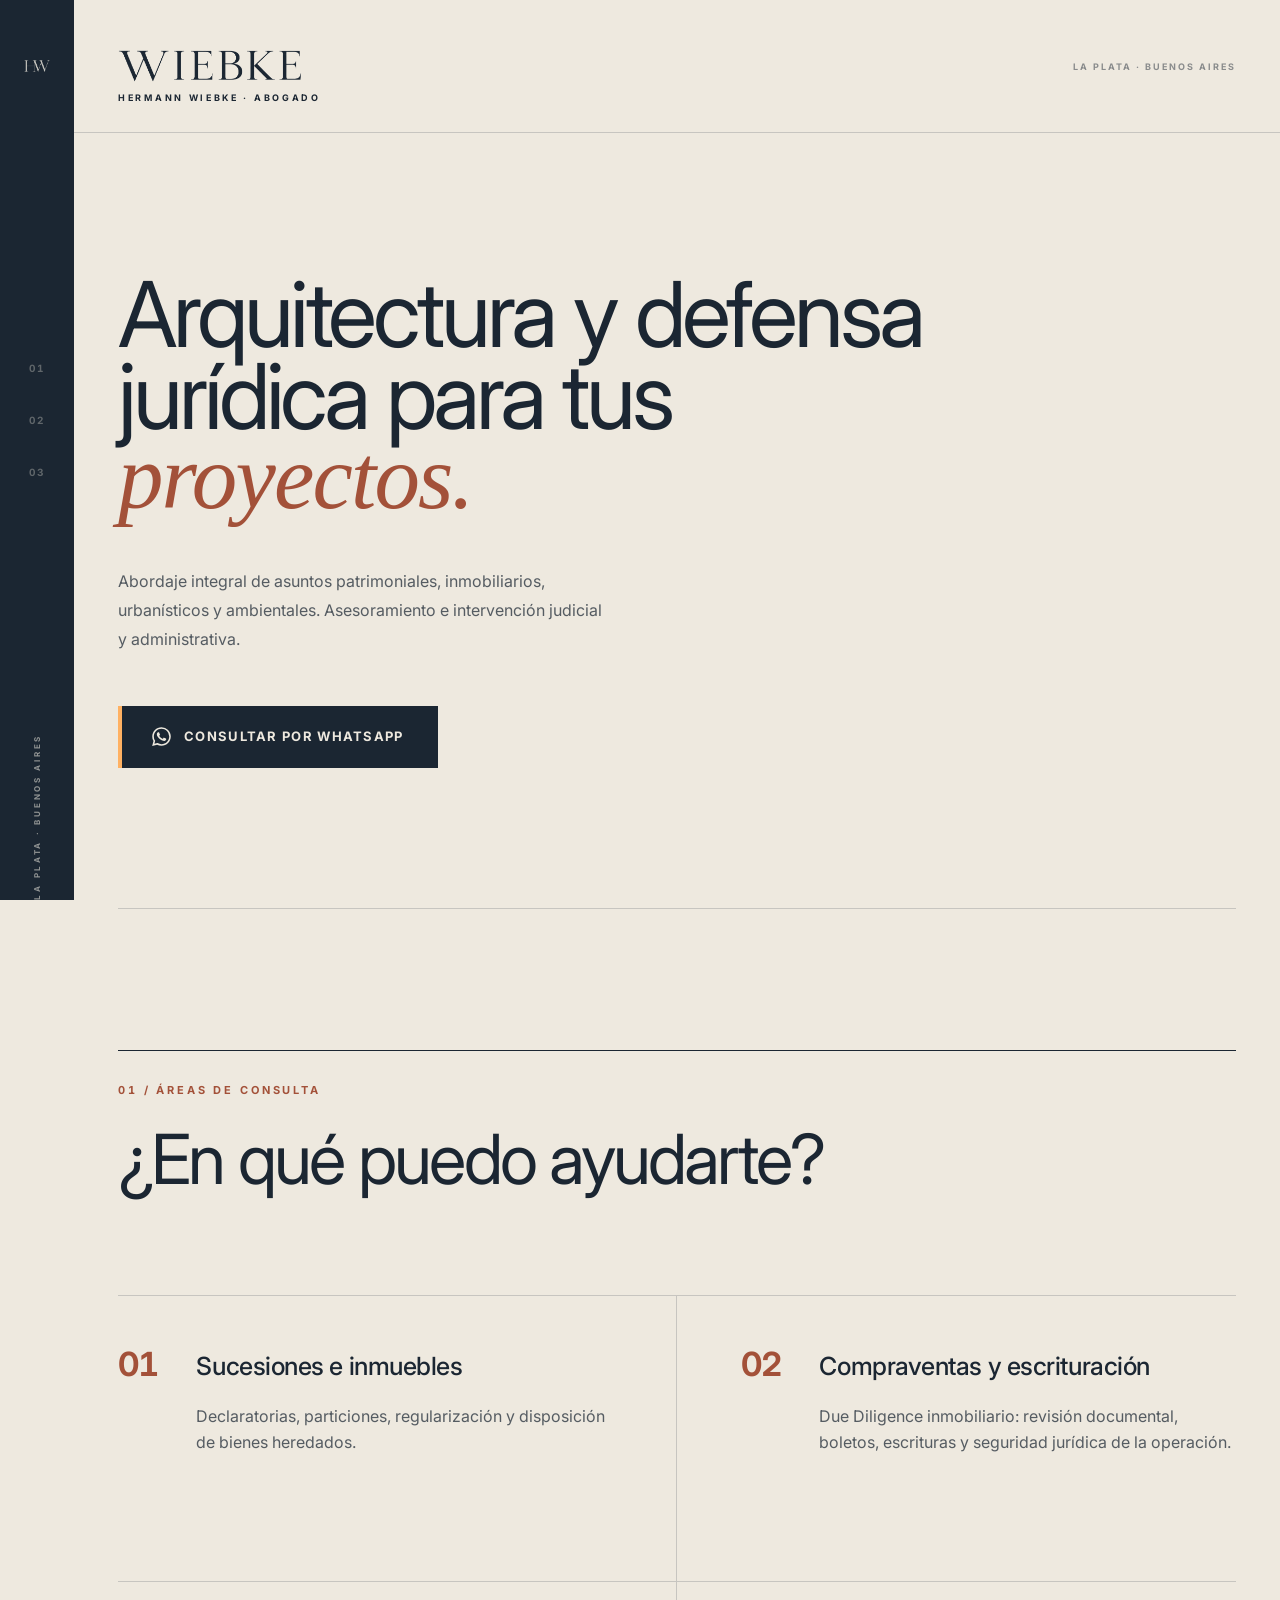
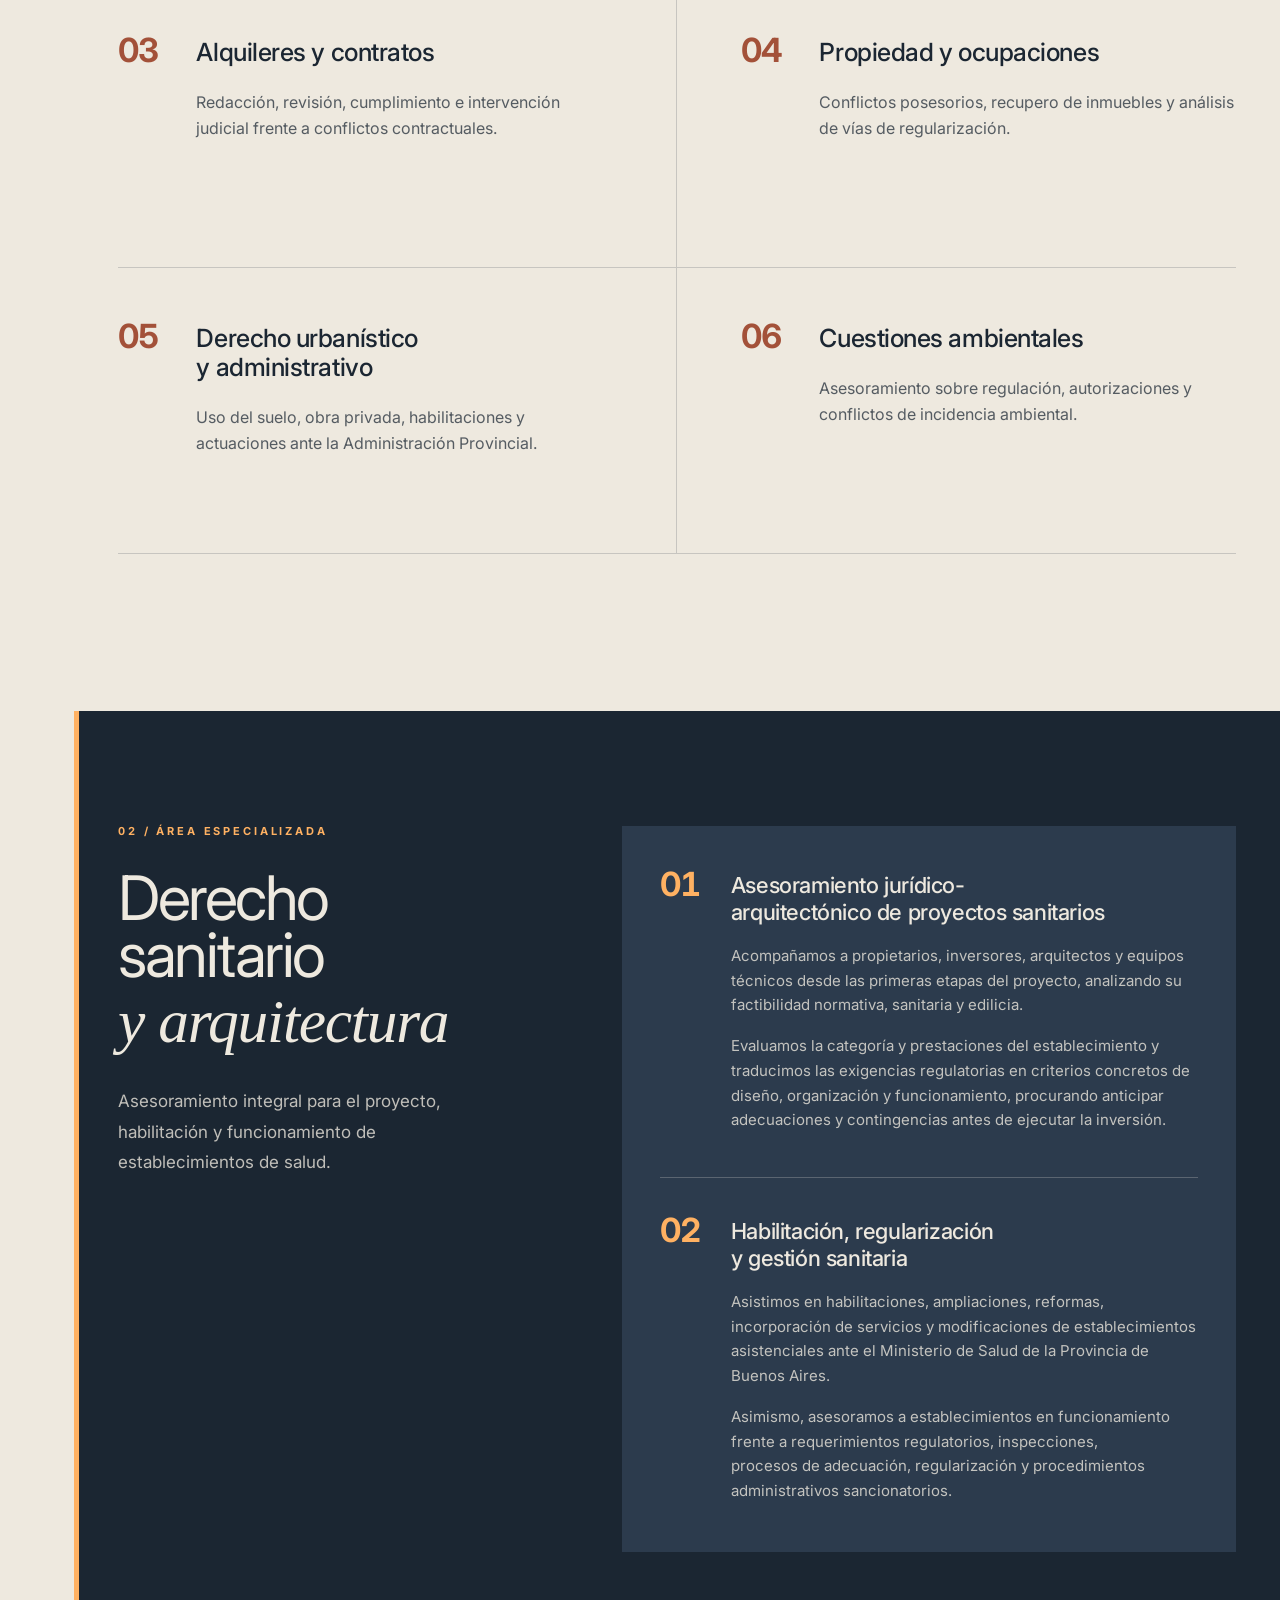
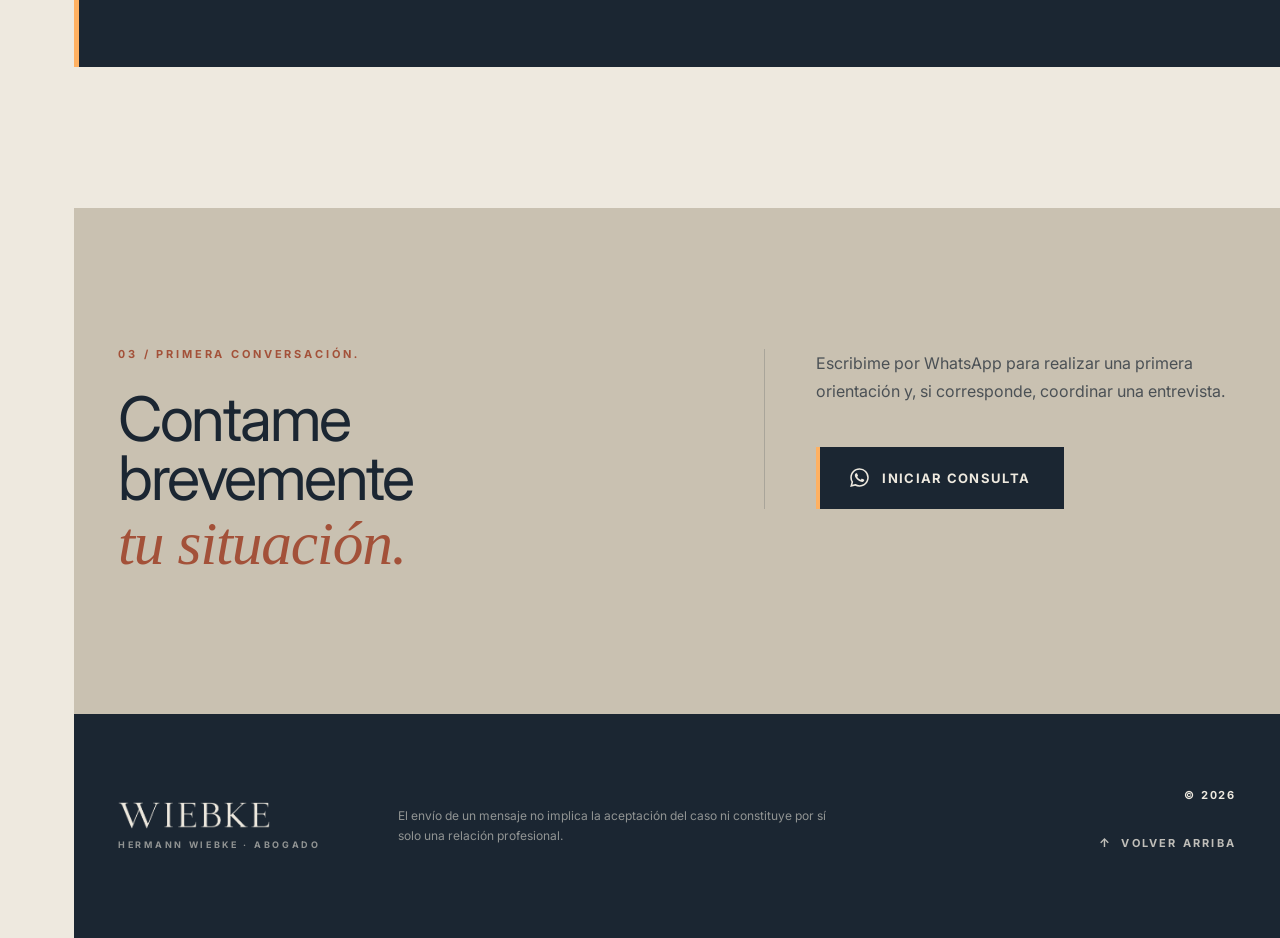
==== commit 87c152db: "Contenidos del brief v2 Portada - Titular nuevo: «Arquitectura y defensa jurídica para tus proyectos" ====
--- a/index.html
+++ b/index.html
@@ -6,17 +6,37 @@
 
 <title>HERMANN WIEBKE — Abogado</title>
 <meta name="description" content="Asesoramiento jurídico en asuntos patrimoniales, inmobiliarios, urbanísticos y ambientales en La Plata.">
+<!-- ======================================================================
+     VISTA PREVIA AL COMPARTIR
+
+     og:image y twitter:image DEBEN ser URL absolutas: con ruta relativa,
+     WhatsApp, LinkedIn y X no las resuelven y el enlace se comparte sin
+     imagen. El dominio de abajo es un marcador y hay que reemplazarlo por
+     el definitivo — está puesto de forma que se note si se olvida, en vez
+     de fallar en silencio.
+     ====================================================================== -->
+<link rel="canonical" href="https://estudiowiebke.com.ar/">
 <meta property="og:type" content="website">
 <meta property="og:locale" content="es_AR">
+<meta property="og:site_name" content="HERMANN WIEBKE — Abogado">
+<meta property="og:url" content="https://estudiowiebke.com.ar/">
 <meta property="og:title" content="HERMANN WIEBKE — Abogado">
 <meta property="og:description" content="Derecho, urbanismo y operaciones inmobiliarias en La Plata.">
-<!-- TODO: apuntar al dominio definitivo. En producción el og:image apunta a otro host y no resuelve. -->
-<meta property="og:image" content="/og.png">
+<meta property="og:image" content="https://estudiowiebke.com.ar/og.png">
+<meta property="og:image:width" content="1200">
+<meta property="og:image:height" content="630">
+<meta property="og:image:type" content="image/png">
+<meta property="og:image:alt" content="WIEBKE — Decisiones que requieren claridad.">
 <meta name="twitter:card" content="summary_large_image">
 <meta name="twitter:title" content="HERMANN WIEBKE — Abogado">
 <meta name="twitter:description" content="Derecho, urbanismo y operaciones inmobiliarias en La Plata.">
-<meta name="twitter:image" content="/og.png">
-<link rel="icon" href="/favicon.png">
+<meta name="twitter:image" content="https://estudiowiebke.com.ar/og.png">
+<meta name="twitter:image:alt" content="WIEBKE — Decisiones que requieren claridad.">
+
+<link rel="icon" href="/favicon-32.png" sizes="32x32" type="image/png">
+<link rel="icon" href="/favicon.png" sizes="512x512" type="image/png">
+<link rel="apple-touch-icon" href="/apple-touch-icon.png">
+<meta name="theme-color" content="#1B2632">
 
 <!-- Marca la presencia de JS antes del primer pintado: sin JS el contenido
      se muestra sin apariciones, nunca oculto. -->
@@ -70,14 +90,12 @@
   <!-- 02 — PORTADA -->
   <section class="hero page-shell">
     <div class="hero-copy" data-reveal>
-      <p class="eyebrow" data-stagger style="--d:0ms">Asesoramiento jurídico</p>
-
-      <!-- Acento editorial autorizado 1/4 -->
-      <h1 data-stagger style="--d:90ms">Decisiones que requieren <em class="editorial">claridad.</em></h1>
-
-      <p class="hero-text" data-stagger style="--d:180ms">Abordaje integral de asuntos patrimoniales, inmobiliarios, urbanísticos y ambientales. Análisis del problema, sus riesgos y las alternativas posibles.</p>
-
-      <div class="hero-actions" data-stagger style="--d:260ms">
+      <!-- Acento editorial autorizado 1/3 -->
+      <h1 data-stagger style="--d:0ms">Arquitectura y defensa jurídica para tus <em class="editorial">proyectos.</em></h1>
+
+      <p class="hero-text" data-stagger style="--d:110ms">Abordaje integral de asuntos patrimoniales, inmobiliarios, urbanísticos y ambientales. Asesoramiento e intervención judicial y administrativa.</p>
+
+      <div class="hero-actions" data-stagger style="--d:210ms">
         <a class="action" data-consulta href="https://wa.me/5492216775075?text=Hola%20Hermann%2C%20quisiera%20hacerte%20una%20consulta%20jur%C3%ADdica." target="_blank" rel="noreferrer">
           <svg class="whatsapp-mark" aria-hidden="true" viewBox="0 0 24 24" fill="currentColor"><path d="M20.3 3.7A11.67 11.67 0 0 0 12.02.28C5.57.28.32 5.53.32 11.98c0 2.06.54 4.08 1.56 5.85L.22 23.9l6.21-1.63a11.7 11.7 0 0 0 5.59 1.42h.01c6.45 0 11.7-5.25 11.7-11.7 0-3.13-1.22-6.07-3.43-8.28Zm-8.27 18.01a9.72 9.72 0 0 1-4.96-1.36l-.36-.21-3.68.97.98-3.59-.23-.37a9.7 9.7 0 0 1-1.48-5.17c0-5.36 4.36-9.72 9.73-9.72 2.6 0 5.04 1.01 6.87 2.85a9.65 9.65 0 0 1 2.85 6.88c0 5.36-4.37 9.72-9.72 9.72Zm5.33-7.28c-.29-.15-1.73-.85-2-.95-.27-.1-.46-.15-.66.15-.19.29-.75.95-.92 1.14-.17.2-.34.22-.63.08-.29-.15-1.23-.45-2.34-1.45a8.8 8.8 0 0 1-1.62-2.02c-.17-.29-.02-.45.13-.59.13-.13.29-.34.44-.51.14-.17.19-.29.29-.49.1-.19.05-.36-.03-.51-.07-.15-.65-1.58-.9-2.16-.23-.57-.47-.49-.65-.5h-.56c-.2 0-.51.08-.78.37-.27.29-1.02 1-1.02 2.43 0 1.44 1.05 2.82 1.19 3.02.15.19 2.06 3.14 4.99 4.41.7.3 1.24.48 1.66.61.7.22 1.34.19 1.85.12.56-.08 1.73-.71 1.97-1.39.24-.68.24-1.26.17-1.38-.07-.12-.26-.19-.55-.34Z"/></svg>
           Consultar por WhatsApp
@@ -85,13 +103,6 @@
       </div>
     </div>
 
-    <!-- Columna de apoyo: puramente tipográfica, sin monograma ni planos. -->
-    <div class="hero-system" data-reveal>
-      <div class="hero-disciplines">
-        <span><i>01</i> Derecho</span>
-        <span><i>02</i> Urbanismo</span>
-      </div>
-    </div>
   </section>
 
   <!-- 03 — ÁREAS DE CONSULTA -->
@@ -101,8 +112,6 @@
         <p class="eyebrow">01 / Áreas de consulta</p>
         <h2 id="services-title">¿En qué puedo ayudarte?</h2>
       </div>
-      <!-- Acento editorial autorizado 2/4 -->
-      <p class="section-note editorial">Criterio, estructura y medida.</p>
     </div>
 
     <div class="service-grid">
@@ -117,14 +126,14 @@
         <span class="service-number">02</span>
         <div>
           <h3>Compraventas y escrituración</h3>
-          <p>Revisión documental, boletos, escrituras y seguridad jurídica de la operación.</p>
+          <p>Due Diligence inmobiliario: revisión documental, boletos, escrituras y seguridad jurídica de la operación.</p>
         </div>
       </article>
       <article class="service-card" data-reveal>
         <span class="service-number">03</span>
         <div>
           <h3>Alquileres y contratos</h3>
-          <p>Redacción, revisión, cumplimiento y resolución de conflictos contractuales.</p>
+          <p>Redacción, revisión, cumplimiento e intervención judicial frente a conflictos contractuales.</p>
         </div>
       </article>
       <article class="service-card" data-reveal>
@@ -138,7 +147,7 @@
         <span class="service-number">05</span>
         <div>
           <h3>Derecho urbanístico y administrativo</h3>
-          <p>Uso del suelo, obra privada, habilitaciones y actuaciones ante la Administración.</p>
+          <p>Uso del suelo, obra privada, habilitaciones y actuaciones ante la Administración Provincial.</p>
         </div>
       </article>
       <article class="service-card" data-reveal>
@@ -156,7 +165,7 @@
     <div class="health-practice page-shell">
       <div class="health-heading" data-reveal>
         <p class="eyebrow">02 / Área especializada</p>
-        <!-- Acento editorial autorizado 3/4 -->
+        <!-- Acento editorial autorizado 2/3 -->
         <h2 id="health-title">Derecho sanitario <em class="editorial">y arquitectura</em></h2>
         <p class="health-intro">Asesoramiento integral para el proyecto, habilitación y funcionamiento de establecimientos de salud.</p>
       </div>
@@ -186,8 +195,8 @@
   <section class="contact-wrap bleed" id="contacto">
     <div class="contact page-shell" aria-labelledby="contact-title">
       <div data-reveal>
-        <p class="eyebrow">03 / Primera conversación</p>
-        <!-- Acento editorial autorizado 4/4 -->
+        <p class="eyebrow">03 / Primera conversación.</p>
+        <!-- Acento editorial autorizado 3/3 -->
         <h2 id="contact-title">Contame brevemente <em class="editorial">tu situación.</em></h2>
       </div>
       <div class="contact-action" data-reveal>
@@ -278,6 +287,8 @@
     });
   });
 
+
+
   /* --- Encabezado condensado + posición de lectura + índice activo.
          Un único listener de scroll, servido por rAF: el trabajo se hace
          una vez por cuadro, no una vez por evento. --------------------- */
--- a/styles.css
+++ b/styles.css
@@ -6,7 +6,7 @@
    REGLAS NO NEGOCIABLES
    1. Paleta cerrada: sólo los seis colores del manual (y alfas de ellos).
       Prohibido: verdes, dorados, degradados, sombras ornamentales.
-   2. Times New Roman Italic SÓLO en las cuatro expresiones autorizadas,
+   2. Times New Roman Italic SÓLO en las tres expresiones autorizadas,
       marcadas con .editorial en el HTML.
    3. La jerarquía la construyen el vacío y la proporción, no el adorno.
 
@@ -15,7 +15,8 @@
    Abyssal fijo en el canto izquierdo sostiene la marca, el índice y la
    posición de lectura. La página se despliega a su derecha. Toda la
    jerarquía se construye con tres materiales: el filete, el número y el
-   vacío. No hay un cuarto.
+   vacío. No hay un cuarto — y por eso la portada, al quedarse sin el bloque
+   de disciplinas, no lo reemplaza: deja el vacío.
    ========================================================================== */
 
 :root{
@@ -269,9 +270,8 @@
 
 /* ==========================================================================
    ACENTO EDITORIAL — Times New Roman Italic
-   Cuatro apariciones autorizadas en todo el sitio:
-   «claridad.» · «Criterio, estructura y medida.» · «y arquitectura»
-   · «tu situación.»
+   Tres apariciones autorizadas en todo el sitio (brief v2):
+   «proyectos.» · «y arquitectura» · «tu situación.»
    ========================================================================== */
 
 .editorial{
@@ -436,23 +436,22 @@
    sostiene el titular. Las disciplinas se apoyan en el pie de la portada.
    ========================================================================== */
 
+/* La portada perdió su columna derecha al retirarse el bloque
+   «Derecho / Urbanismo». No se reemplaza por nada: el titular se mide contra
+   el ancho de la retícula y el tercio derecho queda vacío a propósito. El
+   vacío es la composición, no un hueco que haya que rellenar. */
 .hero{
-  display:grid;
-  grid-template-columns:minmax(0,1fr) minmax(220px,0.38fr);
-  min-height:calc(100svh - var(--head));
-  border-bottom:1px solid var(--rule);
-}
-
-.hero-copy{
   display:flex;
   flex-direction:column;
   justify-content:center;
-  padding:var(--band) clamp(40px,5vw,84px) var(--band) 0;
+  min-height:calc(100svh - var(--head));
+  padding:var(--band) 0;
+  border-bottom:1px solid var(--rule);
 }
 
 h1{
-  margin:44px 0 0;
-  max-width:13ch;
+  margin:0;
+  max-width:17ch;
   font-size:var(--fs-display);
   font-weight:400;
   line-height:var(--lh-display);
@@ -462,46 +461,12 @@
 
 .hero-text{
   max-width:50ch;
-  margin:46px 0 52px;
+  margin:48px 0 52px;
   color:var(--ink-soft);
   line-height:1.8;
   text-wrap:pretty;
 }
 .hero-actions{ display:flex; }
-
-/* Columna de apoyo: filete vertical a altura completa, disciplinas al pie.
-   Puramente tipográfica — sin monograma, planos ni bloques decorativos. */
-.hero-system{
-  display:flex;
-  flex-direction:column;
-  justify-content:flex-end;
-  border-left:1px solid var(--rule);
-  padding:var(--band) 0 var(--band) clamp(28px,3.2vw,52px);
-}
-.hero-disciplines{
-  display:flex;
-  flex-direction:column;
-  font-size:0.6875rem;
-  font-weight:700;
-  line-height:1;
-  letter-spacing:0.26em;
-  text-transform:uppercase;
-  border-top:1px solid var(--rule);
-}
-.hero-disciplines span{
-  padding:26px 0;
-  display:flex;
-  align-items:baseline;
-  gap:14px;
-}
-.hero-disciplines span + span{ border-top:1px solid var(--rule); }
-.hero-disciplines i{
-  font-style:normal;
-  color:var(--truffle);
-  font-size:0.5625rem;
-  letter-spacing:0.18em;
-  font-variant-numeric:tabular-nums;
-}
 
 /* ==========================================================================
    03 — ÁREAS DE CONSULTA
@@ -513,10 +478,6 @@
 .services{ padding:var(--band) 0 calc(var(--band) + 16px); }
 
 .section-heading{
-  display:grid;
-  grid-template-columns:1fr auto;
-  align-items:start;
-  gap:0 clamp(28px,3vw,52px);
   padding-top:34px;
   margin-bottom:var(--band-tight);
   border-top:1px solid var(--ink);   /* filete de apertura, peso pleno */
@@ -532,15 +493,6 @@
   text-wrap:balance;
 }
 
-.section-note{
-  align-self:end;
-  padding-left:26px;
-  border-left:2px solid var(--truffle);
-  color:var(--ink-soft);
-  font-size:1.125rem;
-  line-height:1.45;
-  max-width:16ch;
-}
 
 .service-grid{
   display:grid;
@@ -845,20 +797,16 @@
   .location{ font-size:0.5rem; line-height:1.6; text-align:right; max-width:11ch; }
 
   /* Portada, bloque sanitario y contacto pasan a una columna. */
-  .hero{ display:block; min-height:0; }
-  .hero-copy{ padding:var(--band-tight) 0 calc(var(--band-tight) - 10px); }
-  h1{ margin-top:32px; max-width:none; line-height:0.94; }
-  .hero-text{ margin:34px 0 42px; line-height:1.72; }
+  .hero{ min-height:0; padding:var(--band-tight) 0; }
+  h1{ max-width:none; line-height:0.94; }
+  .hero-text{ max-width:none; margin:36px 0 42px; line-height:1.72; }
   .action{ width:100%; justify-content:center; }
   .hero-actions{ display:block; }
-  .hero-system{ border-left:0; padding:0; margin-bottom:var(--band-tight); }
-  .hero-disciplines span{ padding:21px 0; }
 
   .services{ padding:var(--band-tight) 0; }
   .section-heading{ display:block; padding-top:26px; margin-bottom:52px; }
   .section-heading .eyebrow{ margin-bottom:22px; }
   h2{ max-width:none; font-size:3rem; }
-  .section-note{ display:none; }
 
   /* Grilla de servicios a una sola columna. */
   .service-grid{ display:block; }
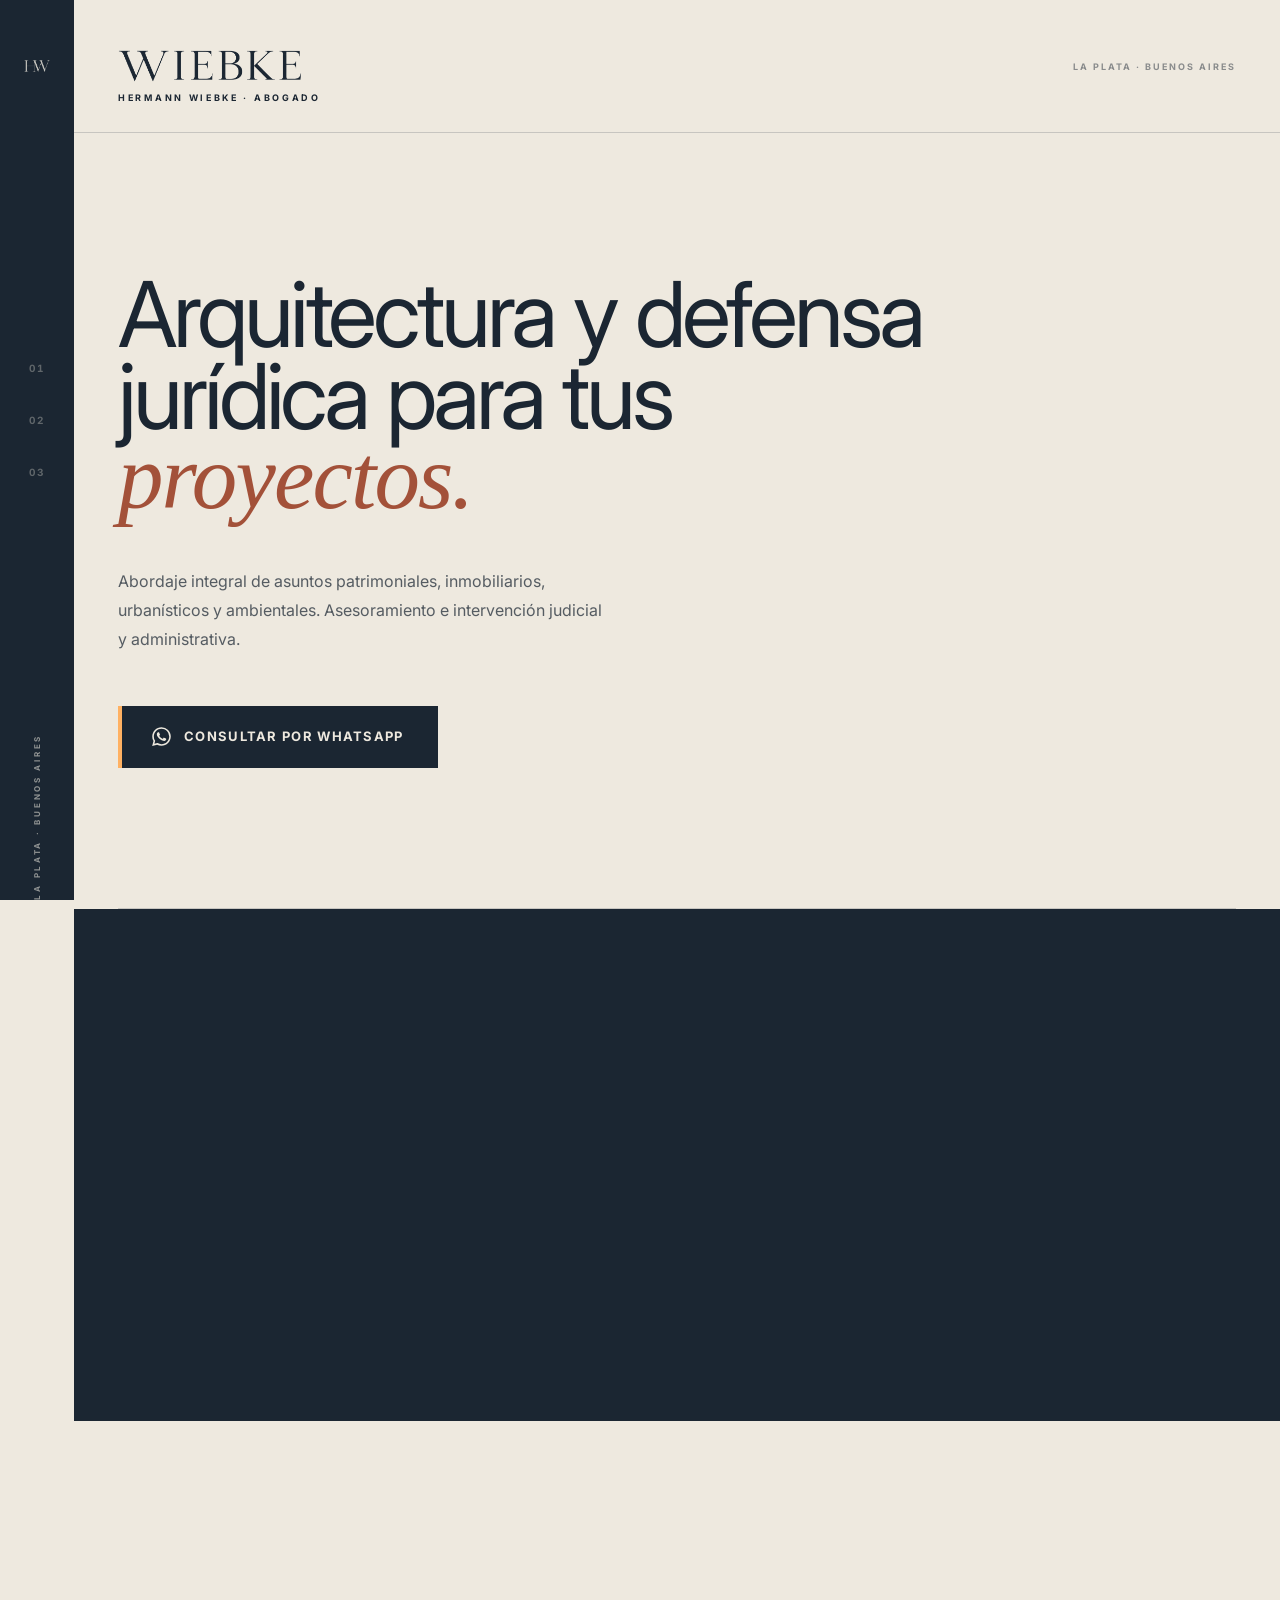
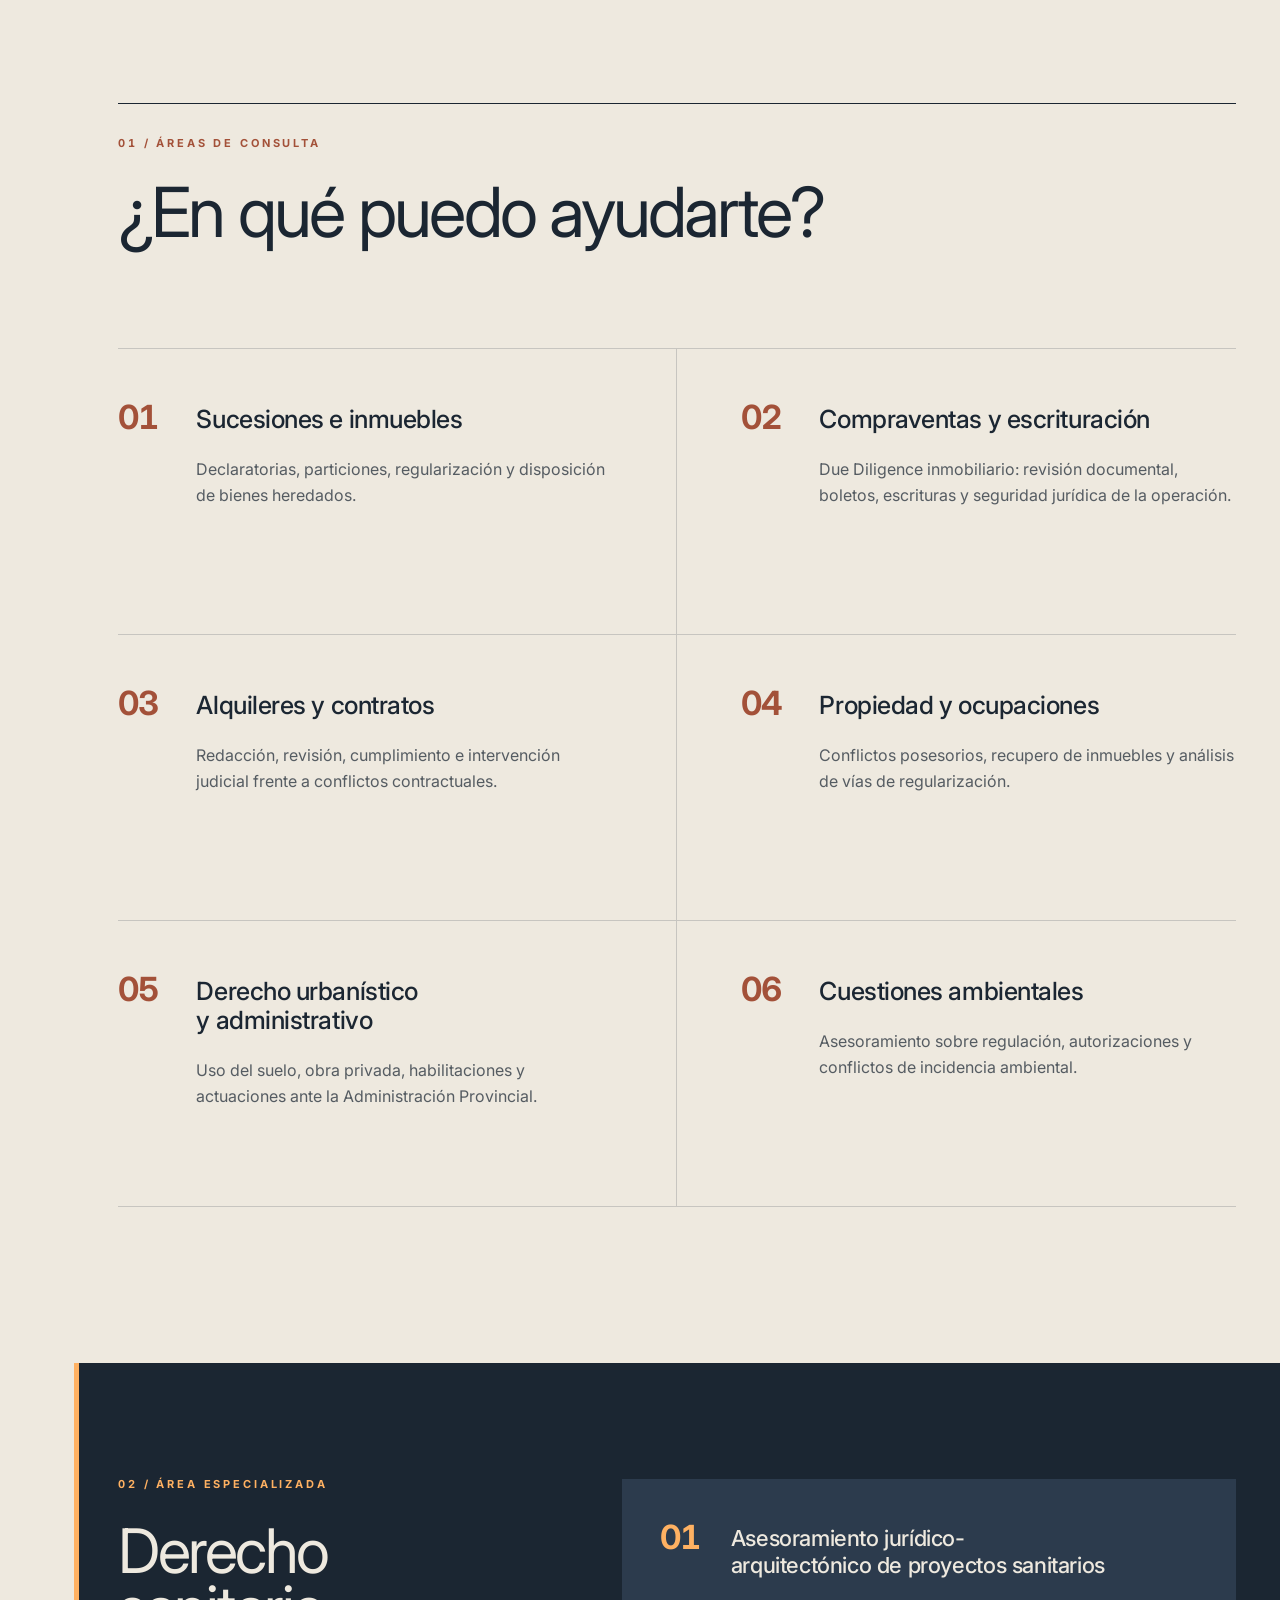
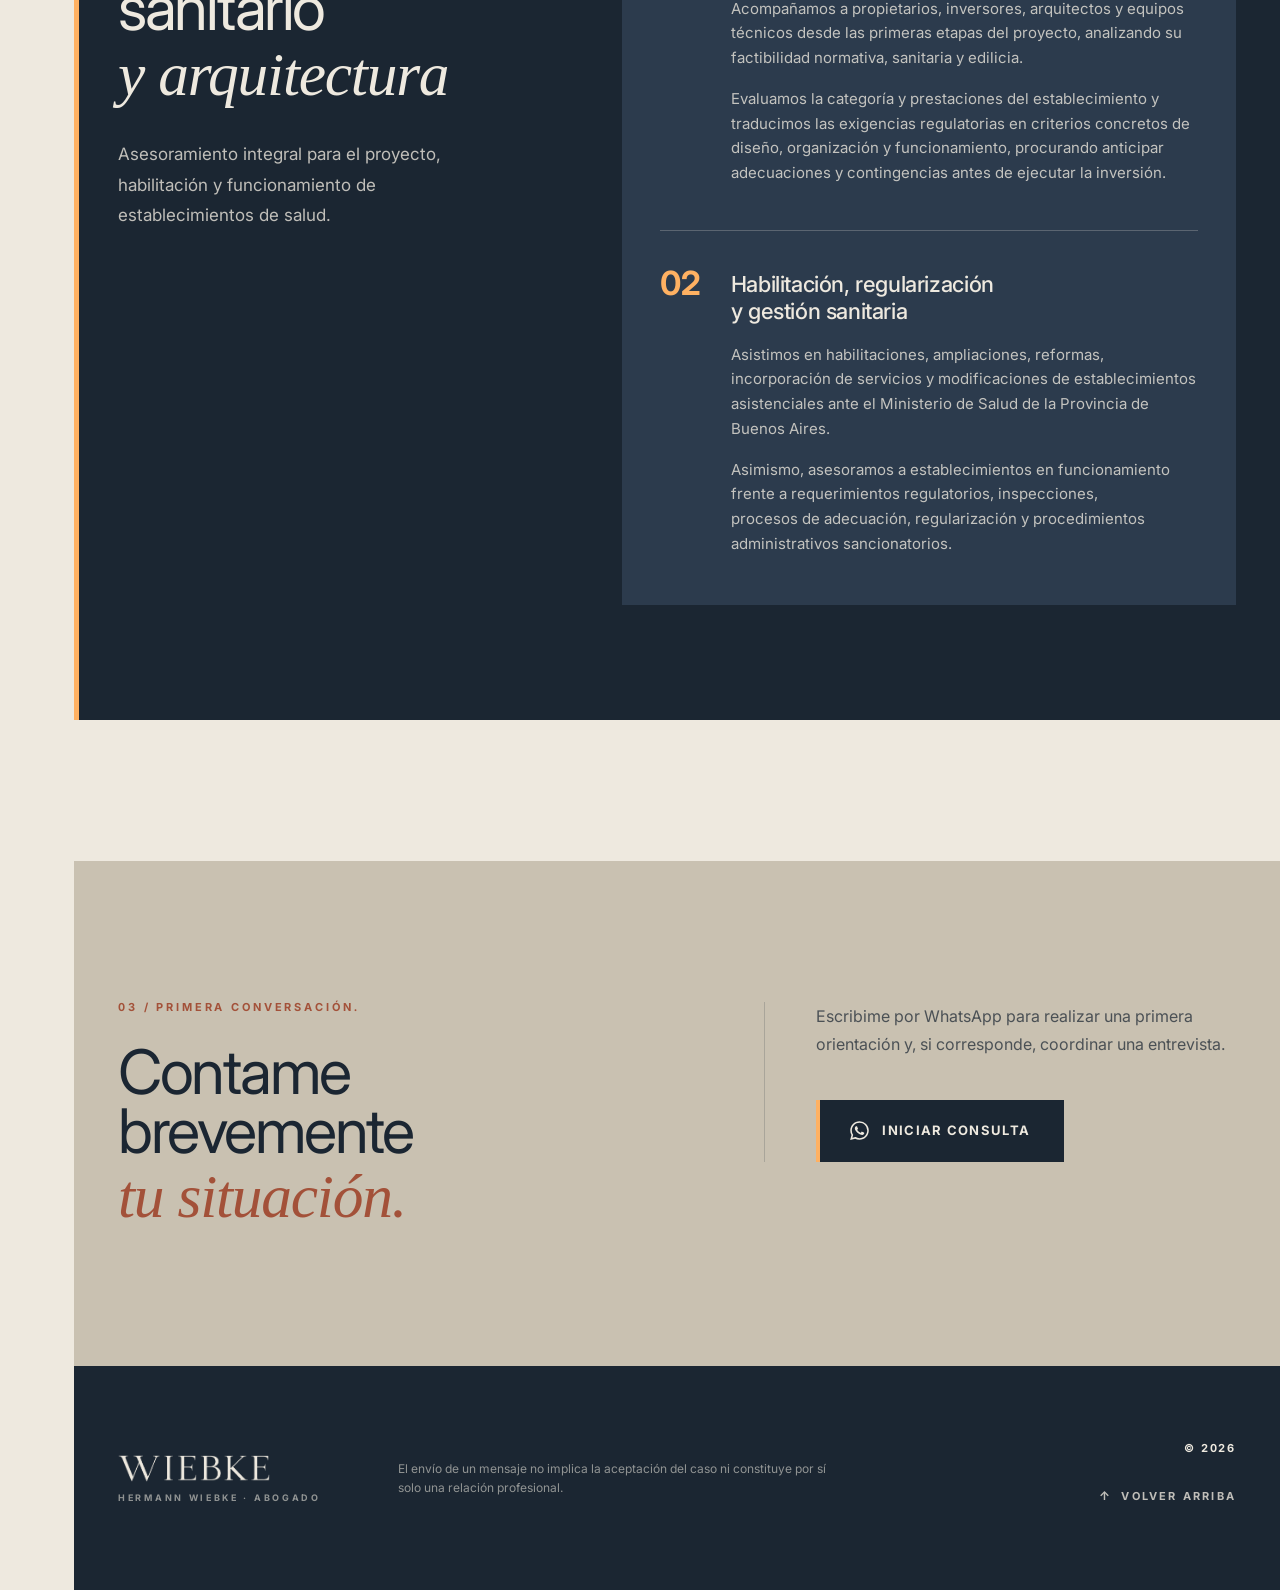
==== commit cd1ee117: "Panorámica de La Plata con barrido lento Banda a sangre entre la portada y «¿En qué puedo ayudarte?»" ====
--- a/index.html
+++ b/index.html
@@ -105,6 +105,24 @@
 
   </section>
 
+  <!-- PANORÁMICA — La Plata desde la catedral
+       Entra a color: la luz de la toma ya cae dentro del sistema (el
+       poniente ronda el Burning Flame, el cielo tira al Abyssal). Lo que la
+       integra es el velo Abyssal en degradado, que además refuerza la
+       dirección de luz que la foto ya trae. -->
+  <section class="panoramica bleed" aria-label="La Plata al atardecer, vista desde la catedral">
+    <div class="panoramica-lente">
+      <picture>
+        <source type="image/webp" media="(max-width:760px)" srcset="fotos/panoramica-movil.webp">
+        <source type="image/jpeg" media="(max-width:760px)" srcset="fotos/panoramica-movil.jpg">
+        <source type="image/webp" srcset="fotos/panoramica.webp">
+        <img src="fotos/panoramica.jpg"
+             alt="La Plata al atardecer vista desde la catedral: la ciudad hacia el horizonte y las agujas recortadas contra el poniente."
+             width="1983" height="793" loading="lazy" decoding="async">
+      </picture>
+    </div>
+  </section>
+
   <!-- 03 — ÁREAS DE CONSULTA -->
   <section class="services page-shell" id="areas" aria-labelledby="services-title">
     <div class="section-heading" data-reveal>
@@ -271,6 +289,21 @@
   }
 
 
+
+  /* --- La panorámica sólo se anima mientras está a la vista. Es la única
+         animación perpetua del sitio, y dejarla girando fuera de pantalla
+         gastaría batería sin que nadie la vea. ---------------------- */
+  var pano = document.querySelector('.panoramica');
+  if (pano && soporta) {
+    new IntersectionObserver(function (entradas) {
+      entradas.forEach(function (e) {
+        pano.classList.toggle('is-mirando', e.isIntersecting);
+      });
+    }, { threshold: 0 }).observe(pano);
+  } else if (pano) {
+    pano.classList.add('is-mirando');
+  }
+
   /* --- Regreso a la portada -------------------------------------------
      El href="#inicio" queda como respaldo sin JS, pero se intercepta: si el
      fragmento ya es #inicio, el navegador considera que no hay nada que
--- a/styles.css
+++ b/styles.css
@@ -467,6 +467,82 @@
   text-wrap:pretty;
 }
 .hero-actions{ display:flex; }
+
+/* ==========================================================================
+   PANORÁMICA — La Plata desde la catedral
+
+   MOVIMIENTO: transform, no background-position.
+   La animación equivalente sobre background-position obliga al navegador a
+   repintar la banda entera en cada cuadro, porque la posición del fondo no
+   la resuelve el compositor. Un transform sobre la imagen da exactamente el
+   mismo barrido pero lo resuelve la GPU: sin repintado, sin castigo en
+   celulares. Es el mismo efecto por una fracción del costo.
+
+   GEOMETRÍA DEL BARRIDO
+   La imagen mide 2,5:1, más angosta que la banda, así que para que haya algo
+   por donde barrer hay que ampliarla: se le da 118 % del ancho del contenedor
+   y se la desplaza el 18 % sobrante. Como el desplazamiento se expresa en
+   porcentaje del propio elemento, ese 18 % del contenedor equivale a
+   18/118 = 15,254 % de la imagen. Con ese número el recorrido termina justo
+   al ras del borde derecho, sin descubrir fondo.
+
+   VELO
+   Degradado Abyssal, no el (10,15,18) del ejemplo: ese gris verdoso no está
+   en la paleta cerrada del manual y desafinaría con el resto del sitio.
+   ========================================================================== */
+
+.panoramica{
+  position:relative;
+  overflow:hidden;
+  height:clamp(300px, 40vw, 620px);
+  background:var(--abyssal);   /* el hueco previo a la carga ya es del sistema */
+  margin-bottom:var(--band);
+}
+
+.panoramica-lente{ position:absolute; inset:0; }
+
+.panoramica-lente img{
+  /* La regla global img{max-width:100%} anularía el 118 % y dejaría la
+     imagen al ras del contenedor: sin sobrante, no hay barrido posible. */
+  max-width:none;
+  width:118%;
+  height:100%;
+  object-fit:cover;
+  object-position:center 46%;
+  animation:barrido 44s ease-in-out infinite;
+  animation-play-state:paused;      /* sólo corre cuando está a la vista */
+}
+.panoramica.is-mirando .panoramica-lente img{ animation-play-state:running; }
+
+@keyframes barrido{
+  0%, 100%{ transform:translateX(0); }
+  50%     { transform:translateX(-15.254%); }
+}
+
+/* Velo Abyssal. Va sobre la imagen y NO se mueve con ella: se lee como una
+   condición de luz del lugar, no como una mancha pegada a la foto. */
+.panoramica::after{
+  content:"";
+  position:absolute;
+  inset:0;
+  pointer-events:none;
+  background:linear-gradient(90deg,
+    rgba(27, 38, 50, 0.92)  0%,
+    rgba(27, 38, 50, 0.62) 45%,
+    rgba(27, 38, 50, 0.22) 100%);
+}
+
+@media (max-width:760px){
+  .panoramica{
+    height:clamp(280px, 62vw, 420px);
+    margin-bottom:var(--band-tight);
+  }
+}
+
+/* Sin movimiento: la panorámica queda quieta y centrada. */
+@media (prefers-reduced-motion:reduce){
+  .panoramica-lente img{ animation:none; transform:translateX(-7.6%); }
+}
 
 /* ==========================================================================
    03 — ÁREAS DE CONSULTA
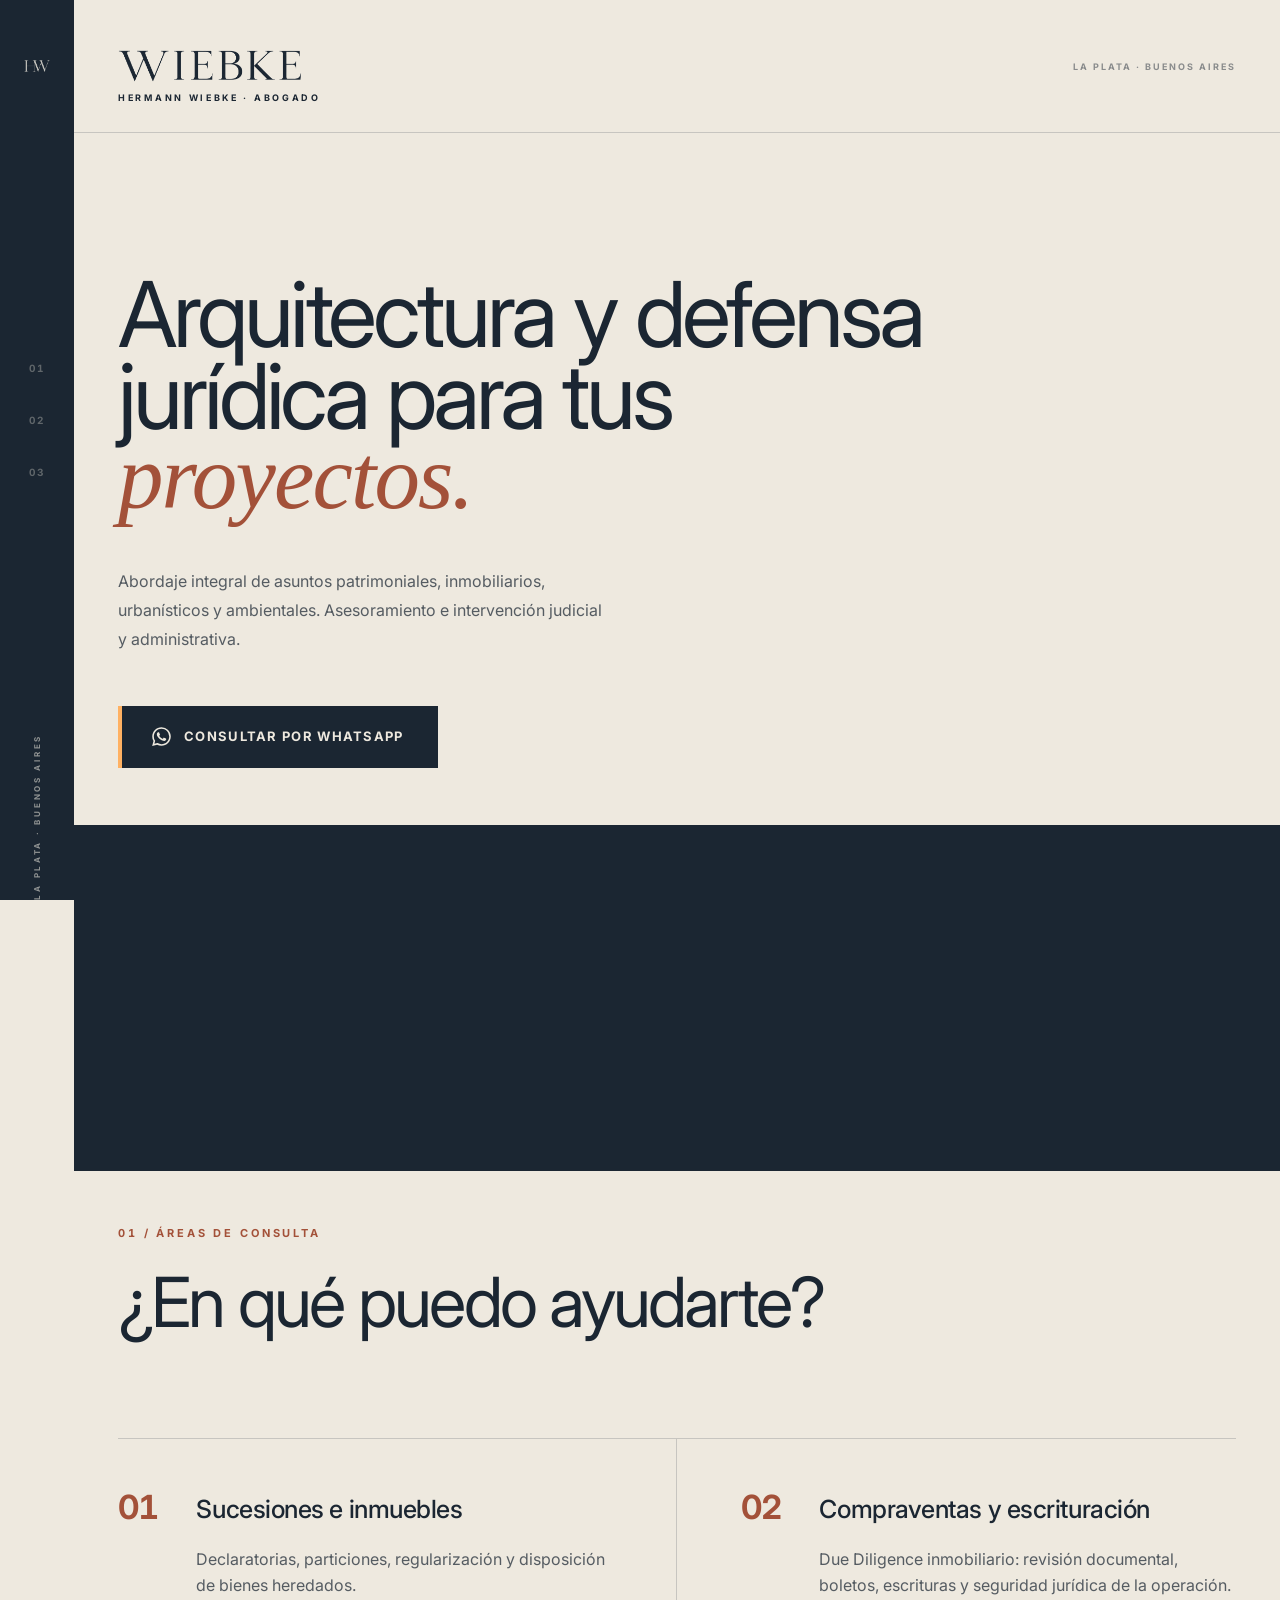
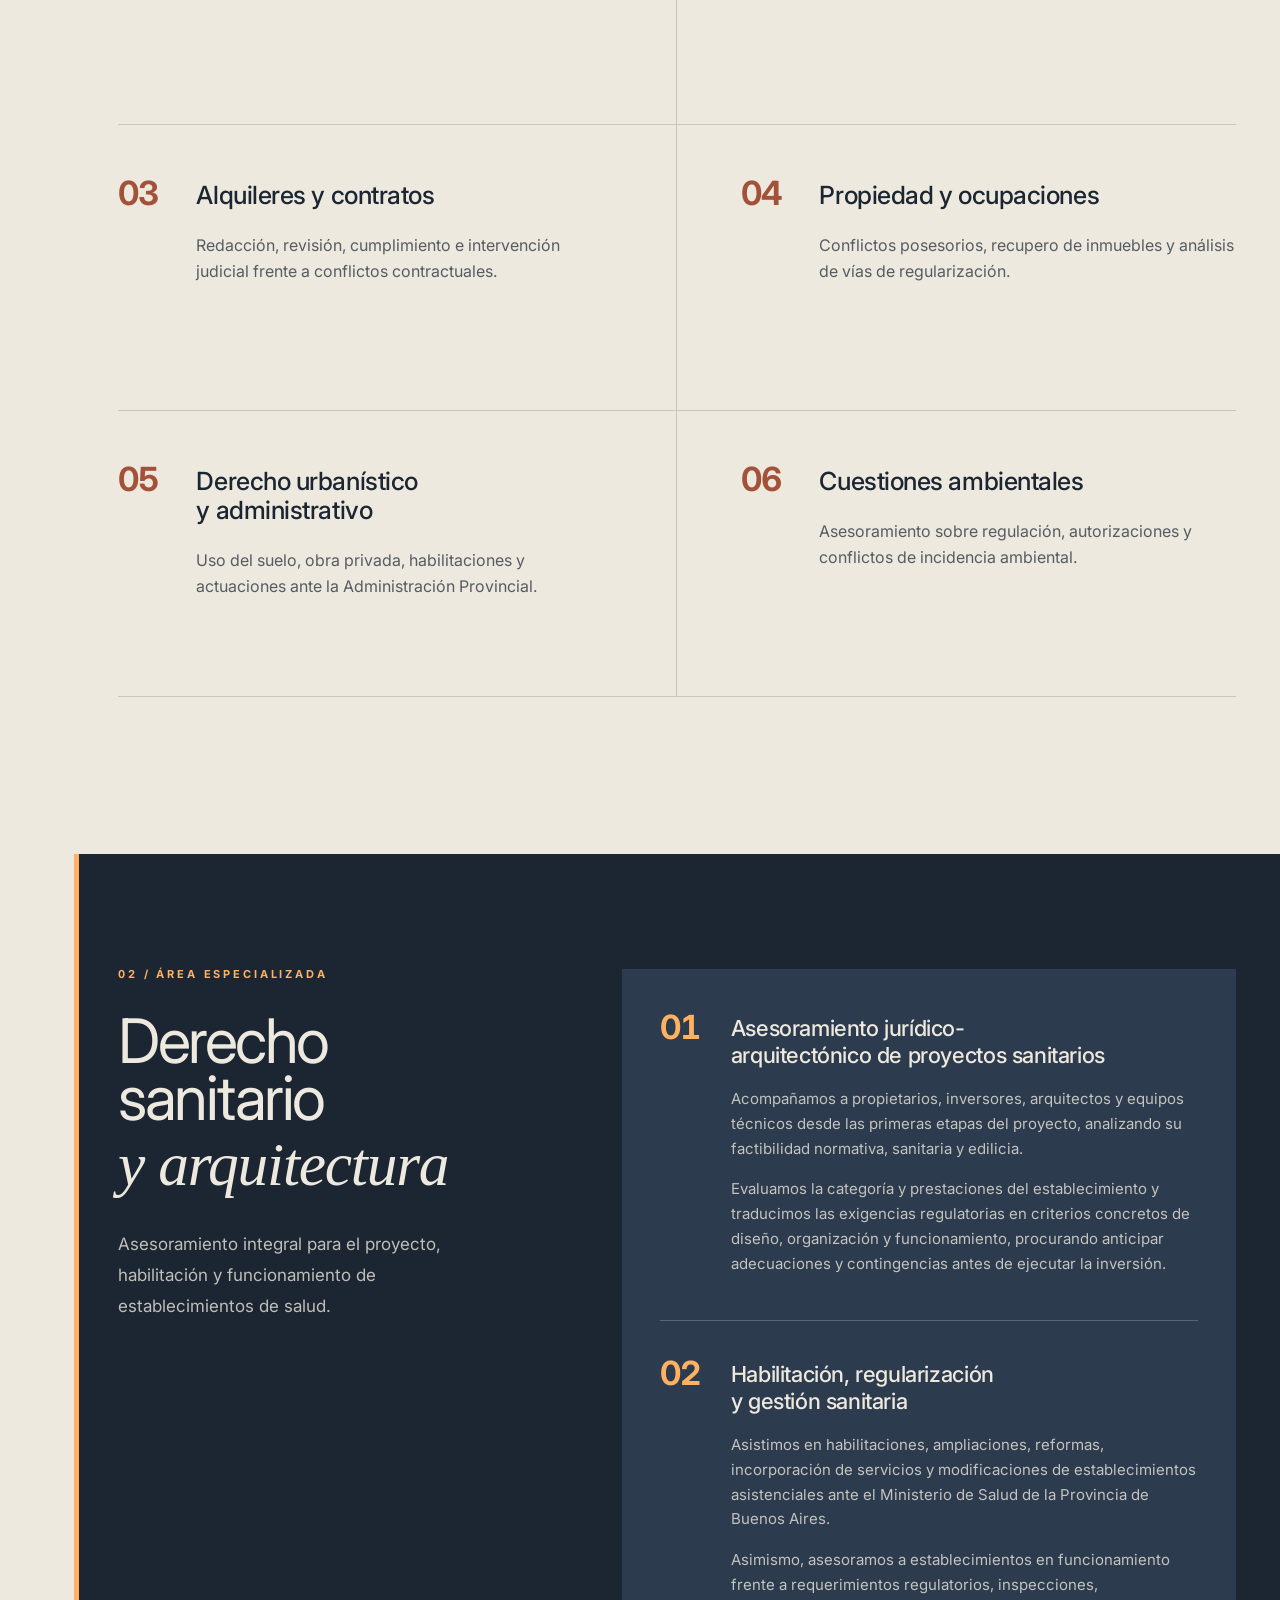
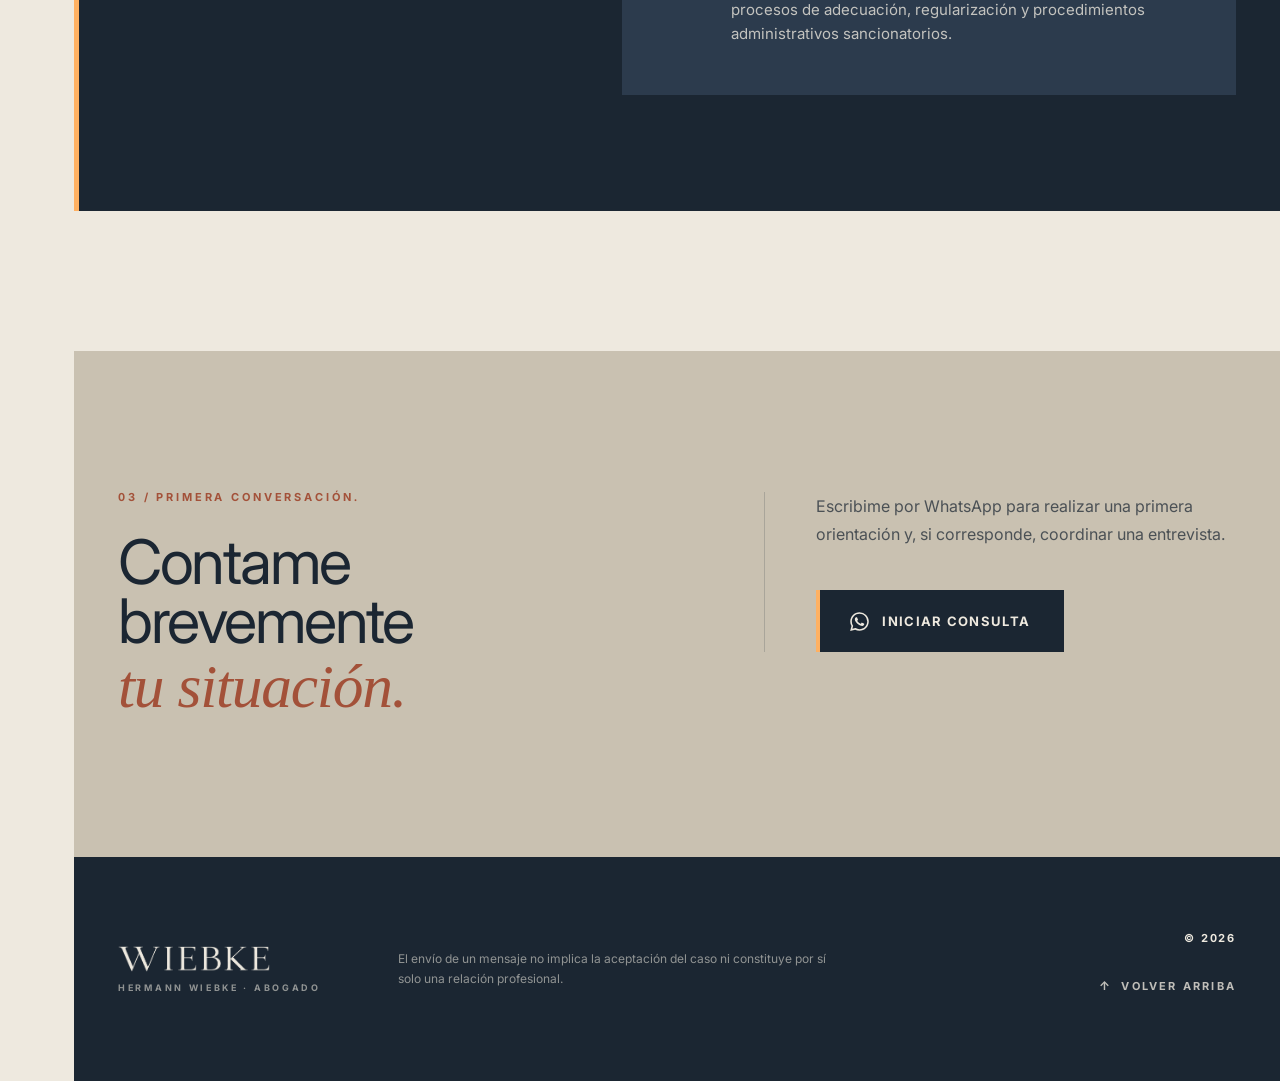
==== commit 375bbceb: "Sellar los estáticos con huella de contenido CloudPanel sirve los estáticos con Cache-Control: max-a" ====
--- a/index.html
+++ b/index.html
@@ -48,14 +48,14 @@
      font-optical-sizing:auto usa el corte de texto a 16 px y el de titular a 100 px. -->
 <link rel="stylesheet" href="https://fonts.googleapis.com/css2?family=Inter:opsz,wght@14..32,400..700&display=swap">
 
-<link rel="stylesheet" href="styles.css">
+<link rel="stylesheet" href="styles.css?v=f699f4dbbf">
 </head>
 <body>
 
 <!-- LOMO — índice fijo del documento (sólo escritorio) -->
 <aside class="spine" aria-label="Índice del documento">
   <a class="spine-mark" href="#inicio" aria-label="Volver al inicio">
-    <img src="logos/WIEBKE-monograma-HW-claro.png" alt="" aria-hidden="true" width="26" height="12">
+    <img src="logos/WIEBKE-monograma-HW-claro.png?v=d0ff377d99" alt="" aria-hidden="true" width="26" height="12">
   </a>
   <nav class="spine-index">
     <a href="#areas" data-spine="areas">01</a>
@@ -79,7 +79,7 @@
     <header class="masthead page-shell">
       <a class="brand" href="#inicio" aria-label="WIEBKE — volver al inicio">
         <span class="brand-lockup">
-          <img src="logos/WIEBKE-logo-principal-oscuro.png" alt="WIEBKE" width="184" height="32">
+          <img src="logos/WIEBKE-logo-principal-oscuro.png?v=9df979f3c9" alt="WIEBKE" width="184" height="32">
           <span>Hermann Wiebke · Abogado</span>
         </span>
       </a>
@@ -113,10 +113,10 @@
   <section class="panoramica bleed" aria-label="La Plata al atardecer, vista desde la catedral">
     <div class="panoramica-lente">
       <picture>
-        <source type="image/webp" media="(max-width:760px)" srcset="fotos/panoramica-movil.webp">
-        <source type="image/jpeg" media="(max-width:760px)" srcset="fotos/panoramica-movil.jpg">
-        <source type="image/webp" srcset="fotos/panoramica.webp">
-        <img src="fotos/panoramica.jpg"
+        <source type="image/webp" media="(max-width:760px)" srcset="fotos/panoramica-movil.webp?v=fea2e04a0f">
+        <source type="image/jpeg" media="(max-width:760px)" srcset="fotos/panoramica-movil.jpg?v=1b0e7d62f1">
+        <source type="image/webp" srcset="fotos/panoramica.webp?v=34afa41eb2">
+        <img src="fotos/panoramica.jpg?v=f515f24488"
              alt="La Plata al atardecer vista desde la catedral: la ciudad hacia el horizonte y las agujas recortadas contra el poniente."
              width="1983" height="793" loading="lazy" decoding="async">
       </picture>
@@ -232,7 +232,7 @@
     <div class="page-shell footer-inner">
       <a class="brand" href="#inicio" aria-label="WIEBKE — volver al inicio">
         <span class="brand-lockup">
-          <img src="logos/WIEBKE-logo-principal-claro.png" alt="WIEBKE" width="152" height="27">
+          <img src="logos/WIEBKE-logo-principal-claro.png?v=b83d148691" alt="WIEBKE" width="152" height="27">
           <span>Hermann Wiebke · Abogado</span>
         </span>
       </a>
--- a/styles.css
+++ b/styles.css
@@ -90,6 +90,10 @@
   --head-min: 78px;                         /* alto condensado             */
   --band:       clamp(104px, 11vw, 184px);
   --band-tight: clamp(76px,  8vw, 124px);
+  /* Aire corto: el que separa la portada de la panorámica y a ésta del
+     título de áreas. La imagen es la bisagra entre ambos, no un bloque
+     suelto entre dos vacíos grandes. */
+  --nexo:       clamp(44px,  4.5vw, 76px);
 
   /* ---- Movimiento: una sola curva, una sola duración ------------------- */
   --ease: cubic-bezier(.22,.61,.36,1);
@@ -444,9 +448,8 @@
   display:flex;
   flex-direction:column;
   justify-content:center;
-  min-height:calc(100svh - var(--head));
-  padding:var(--band) 0;
-  border-bottom:1px solid var(--rule);
+  min-height:calc(78svh - var(--head));
+  padding:var(--band) 0 var(--nexo);
 }
 
 h1{
@@ -480,11 +483,18 @@
 
    GEOMETRÍA DEL BARRIDO
    La imagen mide 2,5:1, más angosta que la banda, así que para que haya algo
-   por donde barrer hay que ampliarla: se le da 118 % del ancho del contenedor
-   y se la desplaza el 18 % sobrante. Como el desplazamiento se expresa en
-   porcentaje del propio elemento, ese 18 % del contenedor equivale a
-   18/118 = 15,254 % de la imagen. Con ese número el recorrido termina justo
+   por donde barrer hay que ampliarla: se le da 132 % del ancho del contenedor
+   y se la desplaza el 32 % sobrante. Como el desplazamiento se expresa en
+   porcentaje del propio elemento, ese 32 % del contenedor equivale a
+   32/132 = 24,242 % de la imagen. Con ese número el recorrido termina justo
    al ras del borde derecho, sin descubrir fondo.
+
+   VELOCIDAD
+   La primera versión recorría 214 px en 22 s: 9,7 px/s, por debajo del
+   umbral en que el ojo detecta movimiento sin fijar la vista. Se veía
+   quieta. El margen es estrecho: por encima de ~45 px/s se lee como
+   carrusel y por debajo de ~16 px/s desaparece. El ciclo de 34 s deja el
+   escritorio en unos 25 px/s, dentro de esa franja.
 
    VELO
    Degradado Abyssal, no el (10,15,18) del ejemplo: ese gris verdoso no está
@@ -494,9 +504,9 @@
 .panoramica{
   position:relative;
   overflow:hidden;
-  height:clamp(300px, 40vw, 620px);
+  height:clamp(240px, 27vw, 420px);
   background:var(--abyssal);   /* el hueco previo a la carga ya es del sistema */
-  margin-bottom:var(--band);
+  margin-bottom:var(--nexo);
 }
 
 .panoramica-lente{ position:absolute; inset:0; }
@@ -505,18 +515,21 @@
   /* La regla global img{max-width:100%} anularía el 118 % y dejaría la
      imagen al ras del contenedor: sin sobrante, no hay barrido posible. */
   max-width:none;
-  width:118%;
+  /* Parametrizado: en celular el contenedor es angosto y un 32 % de
+     recorrido son apenas 120 px, otra vez por debajo del umbral visible.
+     Allí se amplía el zoom y se acorta el ciclo. */
+  width:var(--zoom, 132%);
   height:100%;
   object-fit:cover;
   object-position:center 46%;
-  animation:barrido 44s ease-in-out infinite;
+  animation:barrido var(--ritmo, 34s) ease-in-out infinite;
   animation-play-state:paused;      /* sólo corre cuando está a la vista */
 }
 .panoramica.is-mirando .panoramica-lente img{ animation-play-state:running; }
 
 @keyframes barrido{
   0%, 100%{ transform:translateX(0); }
-  50%     { transform:translateX(-15.254%); }
+  50%     { transform:translateX(var(--viaje, -24.242%)); }   /* 32/132 */
 }
 
 /* Velo Abyssal. Va sobre la imagen y NO se mueve con ella: se lee como una
@@ -534,14 +547,34 @@
 
 @media (max-width:760px){
   .panoramica{
-    height:clamp(280px, 62vw, 420px);
-    margin-bottom:var(--band-tight);
-  }
+    height:clamp(215px, 52vw, 320px);
+    margin-bottom:var(--nexo);
+  }
+}
+
+/* RITMO POR TRAMOS
+   El recorrido es un porcentaje del ancho, pero la duración es fija: cuanto
+   más angosta la ventana, más lento el barrido. Con un solo ritmo, a 761 px
+   caía a 14 px/s y desaparecía; con el de celular, a 760 px se disparaba a
+   47 px/s y parecía un carrusel. Tres tramos lo mantienen entre 19 y 35 px/s
+   en todo el rango. Van al final y en orden: el bloque de celular es
+   posterior en el archivo y, si definiera el ritmo, pisaría a los otros. */
+@media (max-width:520px){
+  .panoramica-lente img{ --ritmo:16s; }
+}
+@media (min-width:521px) and (max-width:1179px){
+  .panoramica-lente img{ --ritmo:24s; }
 }
 
 /* Sin movimiento: la panorámica queda quieta y centrada. */
 @media (prefers-reduced-motion:reduce){
-  .panoramica-lente img{ animation:none; transform:translateX(-7.6%); }
+  .panoramica-lente img{ animation:none; transform:translateX(-12.1%); }
+}
+
+@media (max-width:760px){
+  /* 150 % de zoom y ciclo más corto: a 390 px de ancho el recorrido pasa de
+     9 a ~22 px/s, que ya se percibe. */
+  .panoramica-lente img{ --zoom:150%; --viaje:-33.333%; }
 }
 
 /* ==========================================================================
@@ -551,12 +584,16 @@
    la página, dicho en 11 px. Dicho en 44 px, ordena toda la grilla.
    ========================================================================== */
 
-.services{ padding:var(--band) 0 calc(var(--band) + 16px); }
-
+/* Sin aire propio arriba: el hueco lo aporta el margen de la panorámica.
+   Sumar los dos dejaba el vacío de abajo al doble que el de arriba y la
+   imagen dejaba de leerse como bisagra. */
+.services{ padding:0 0 calc(var(--band) + 16px); }
+
+/* Sin filete de apertura ni aire propio arriba: el corte lo hace el canto
+   de la panorámica, que está 65 px más arriba. Un filete ahí abajo repetía
+   el mismo gesto dos veces. */
 .section-heading{
-  padding-top:34px;
   margin-bottom:var(--band-tight);
-  border-top:1px solid var(--ink);   /* filete de apertura, peso pleno */
 }
 .section-heading .eyebrow{ margin-bottom:30px; }
 
@@ -873,13 +910,13 @@
   .location{ font-size:0.5rem; line-height:1.6; text-align:right; max-width:11ch; }
 
   /* Portada, bloque sanitario y contacto pasan a una columna. */
-  .hero{ min-height:0; padding:var(--band-tight) 0; }
+  .hero{ min-height:0; padding:var(--band-tight) 0 var(--nexo); }
   h1{ max-width:none; line-height:0.94; }
   .hero-text{ max-width:none; margin:36px 0 42px; line-height:1.72; }
   .action{ width:100%; justify-content:center; }
   .hero-actions{ display:block; }
 
-  .services{ padding:var(--band-tight) 0; }
+  .services{ padding:0 0 var(--band-tight); }
   .section-heading{ display:block; padding-top:26px; margin-bottom:52px; }
   .section-heading .eyebrow{ margin-bottom:22px; }
   h2{ max-width:none; font-size:3rem; }
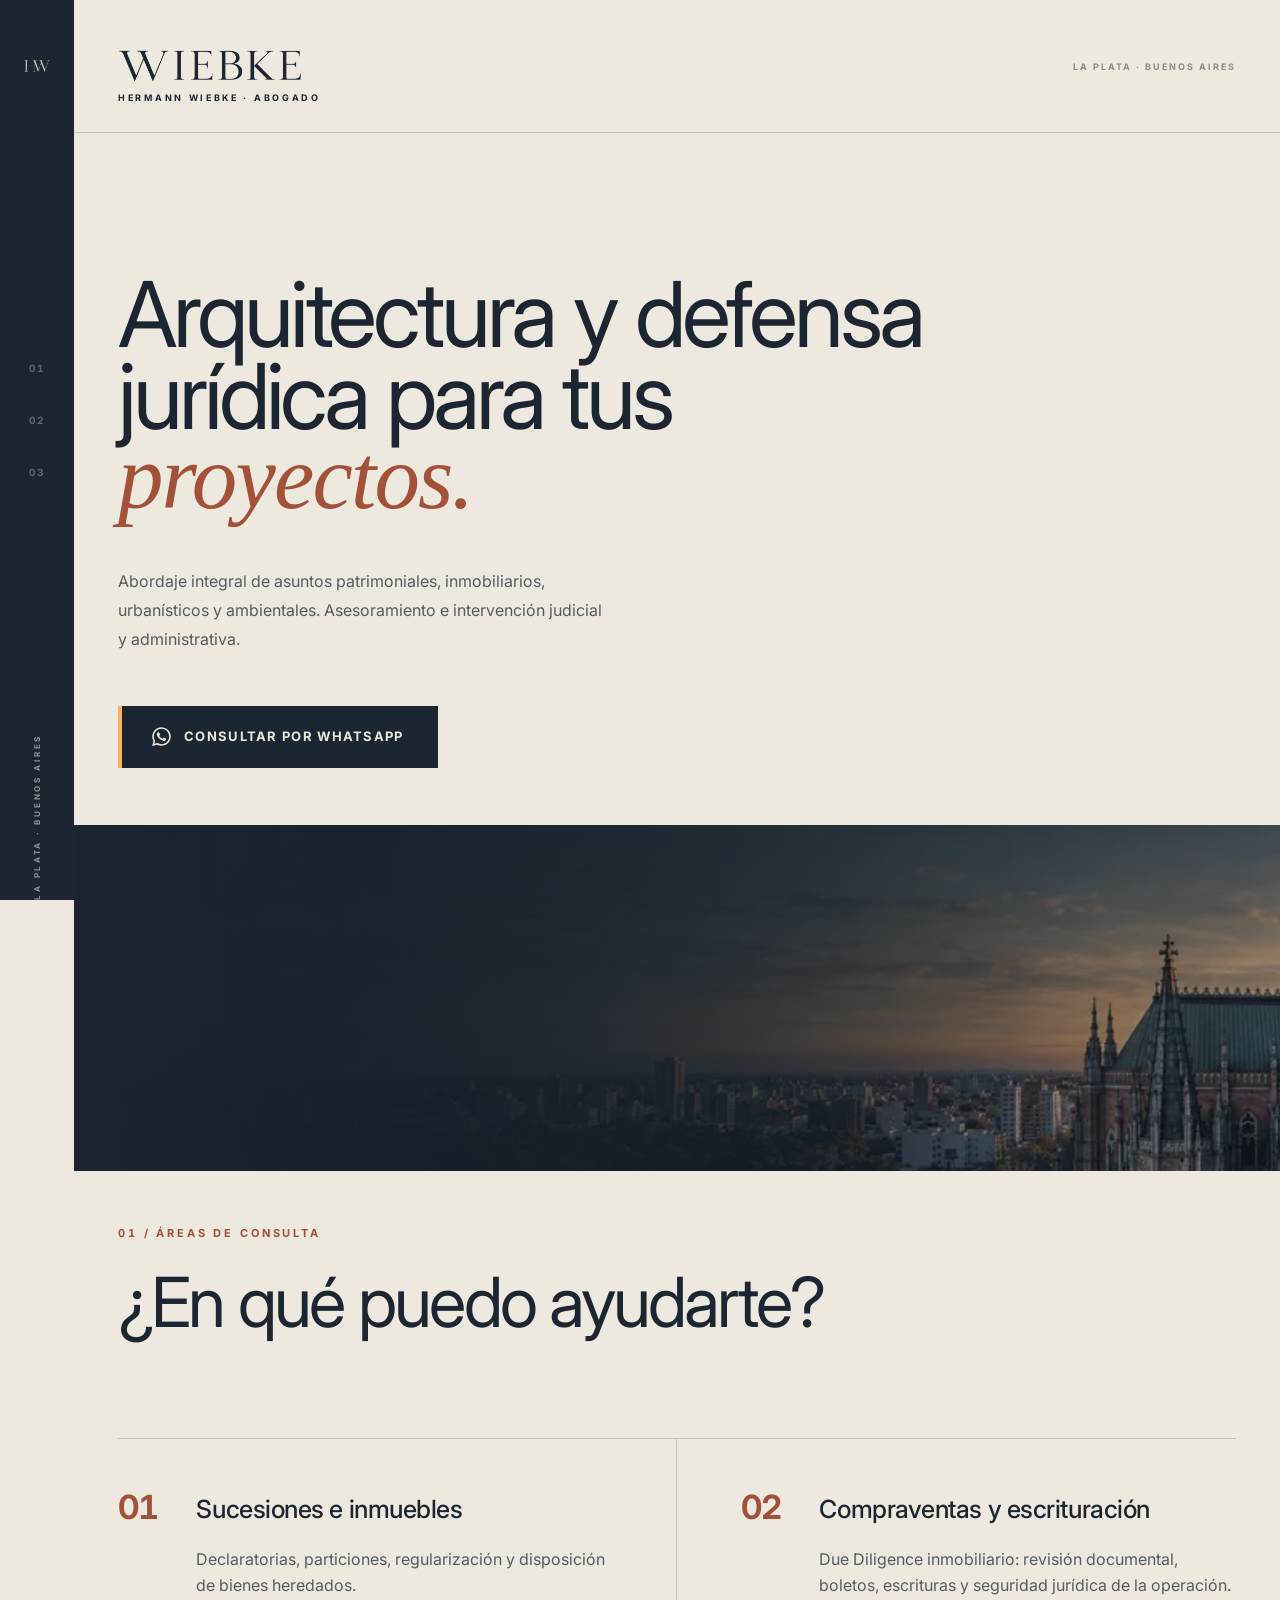
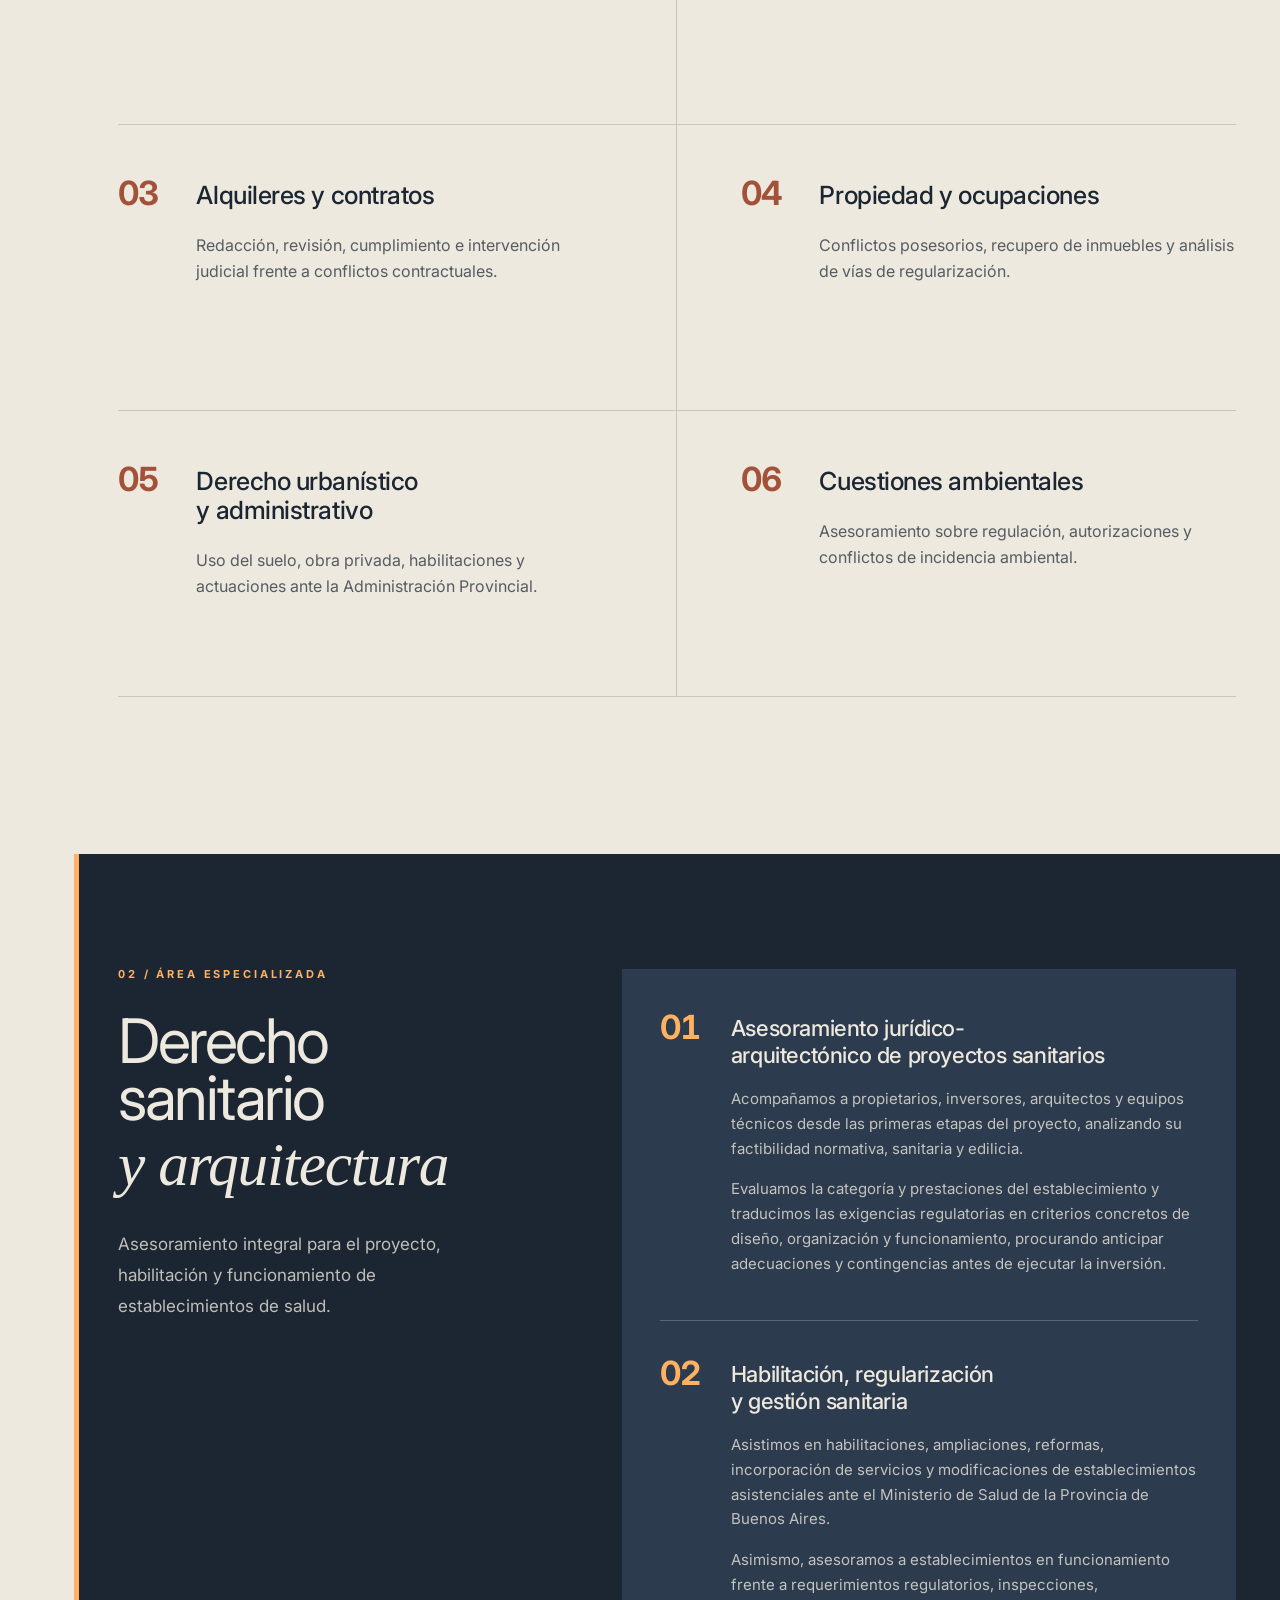
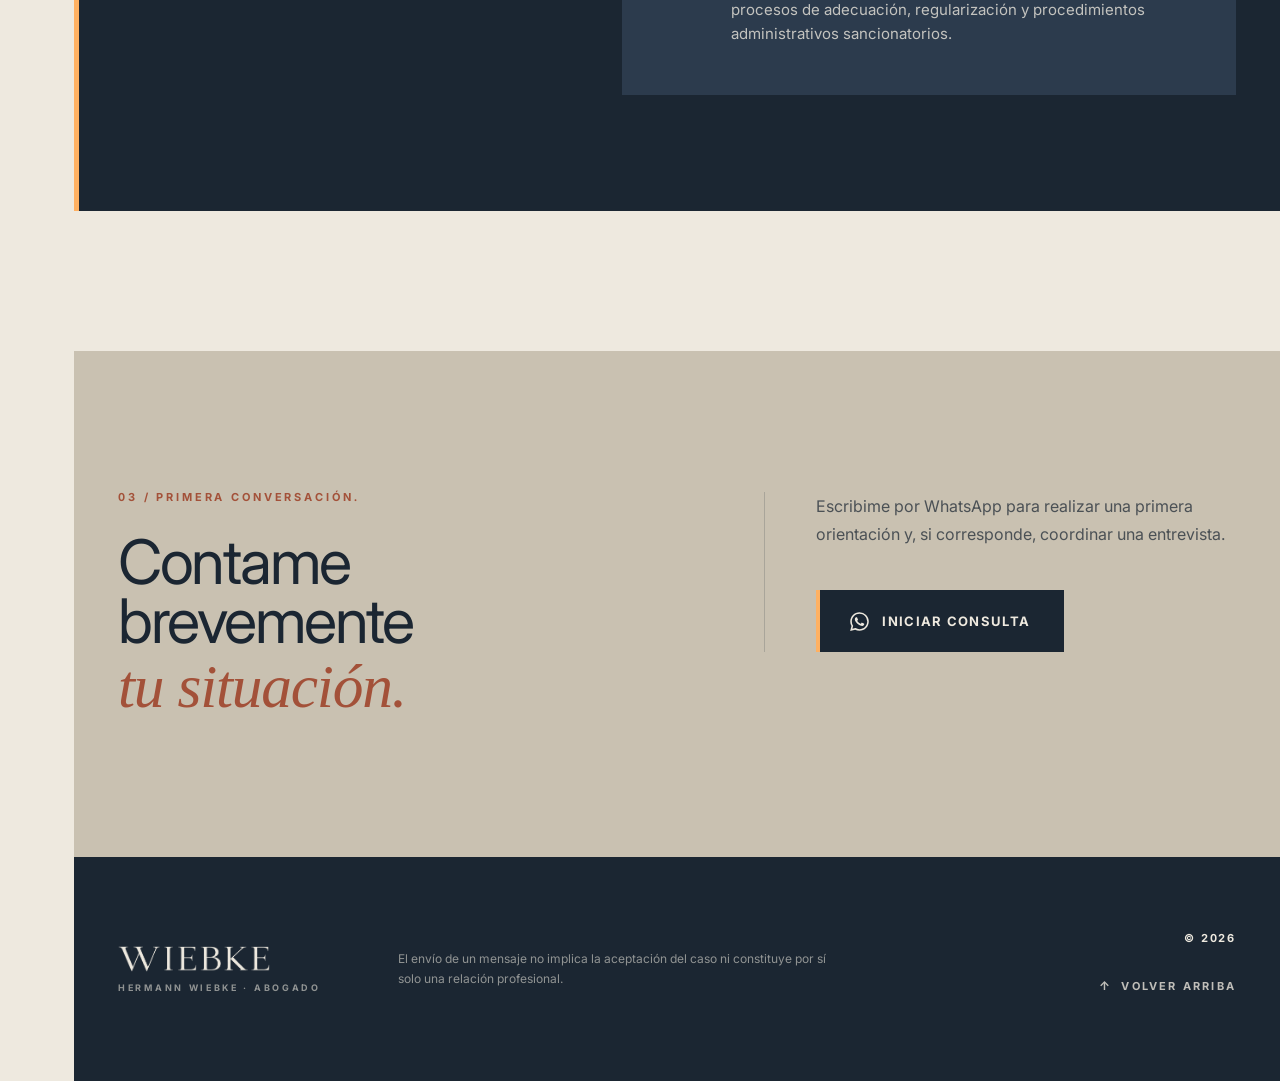
==== commit 71c75787: "Banner con el titular del brief v2 og.png se regeneró con «Arquitectura y defensa jurídica para tus " ====
--- a/index.html
+++ b/index.html
@@ -22,16 +22,16 @@
 <meta property="og:url" content="https://estudiowiebke.com.ar/">
 <meta property="og:title" content="HERMANN WIEBKE — Abogado">
 <meta property="og:description" content="Derecho, urbanismo y operaciones inmobiliarias en La Plata.">
-<meta property="og:image" content="https://estudiowiebke.com.ar/og.png">
+<meta property="og:image" content="https://estudiowiebke.com.ar/og.png?v=dcf69a767d">
 <meta property="og:image:width" content="1200">
 <meta property="og:image:height" content="630">
 <meta property="og:image:type" content="image/png">
-<meta property="og:image:alt" content="WIEBKE — Decisiones que requieren claridad.">
+<meta property="og:image:alt" content="WIEBKE — Arquitectura y defensa jurídica para tus proyectos.">
 <meta name="twitter:card" content="summary_large_image">
 <meta name="twitter:title" content="HERMANN WIEBKE — Abogado">
 <meta name="twitter:description" content="Derecho, urbanismo y operaciones inmobiliarias en La Plata.">
-<meta name="twitter:image" content="https://estudiowiebke.com.ar/og.png">
-<meta name="twitter:image:alt" content="WIEBKE — Decisiones que requieren claridad.">
+<meta name="twitter:image" content="https://estudiowiebke.com.ar/og.png?v=dcf69a767d">
+<meta name="twitter:image:alt" content="WIEBKE — Arquitectura y defensa jurídica para tus proyectos.">
 
 <link rel="icon" href="/favicon-32.png" sizes="32x32" type="image/png">
 <link rel="icon" href="/favicon.png" sizes="512x512" type="image/png">
